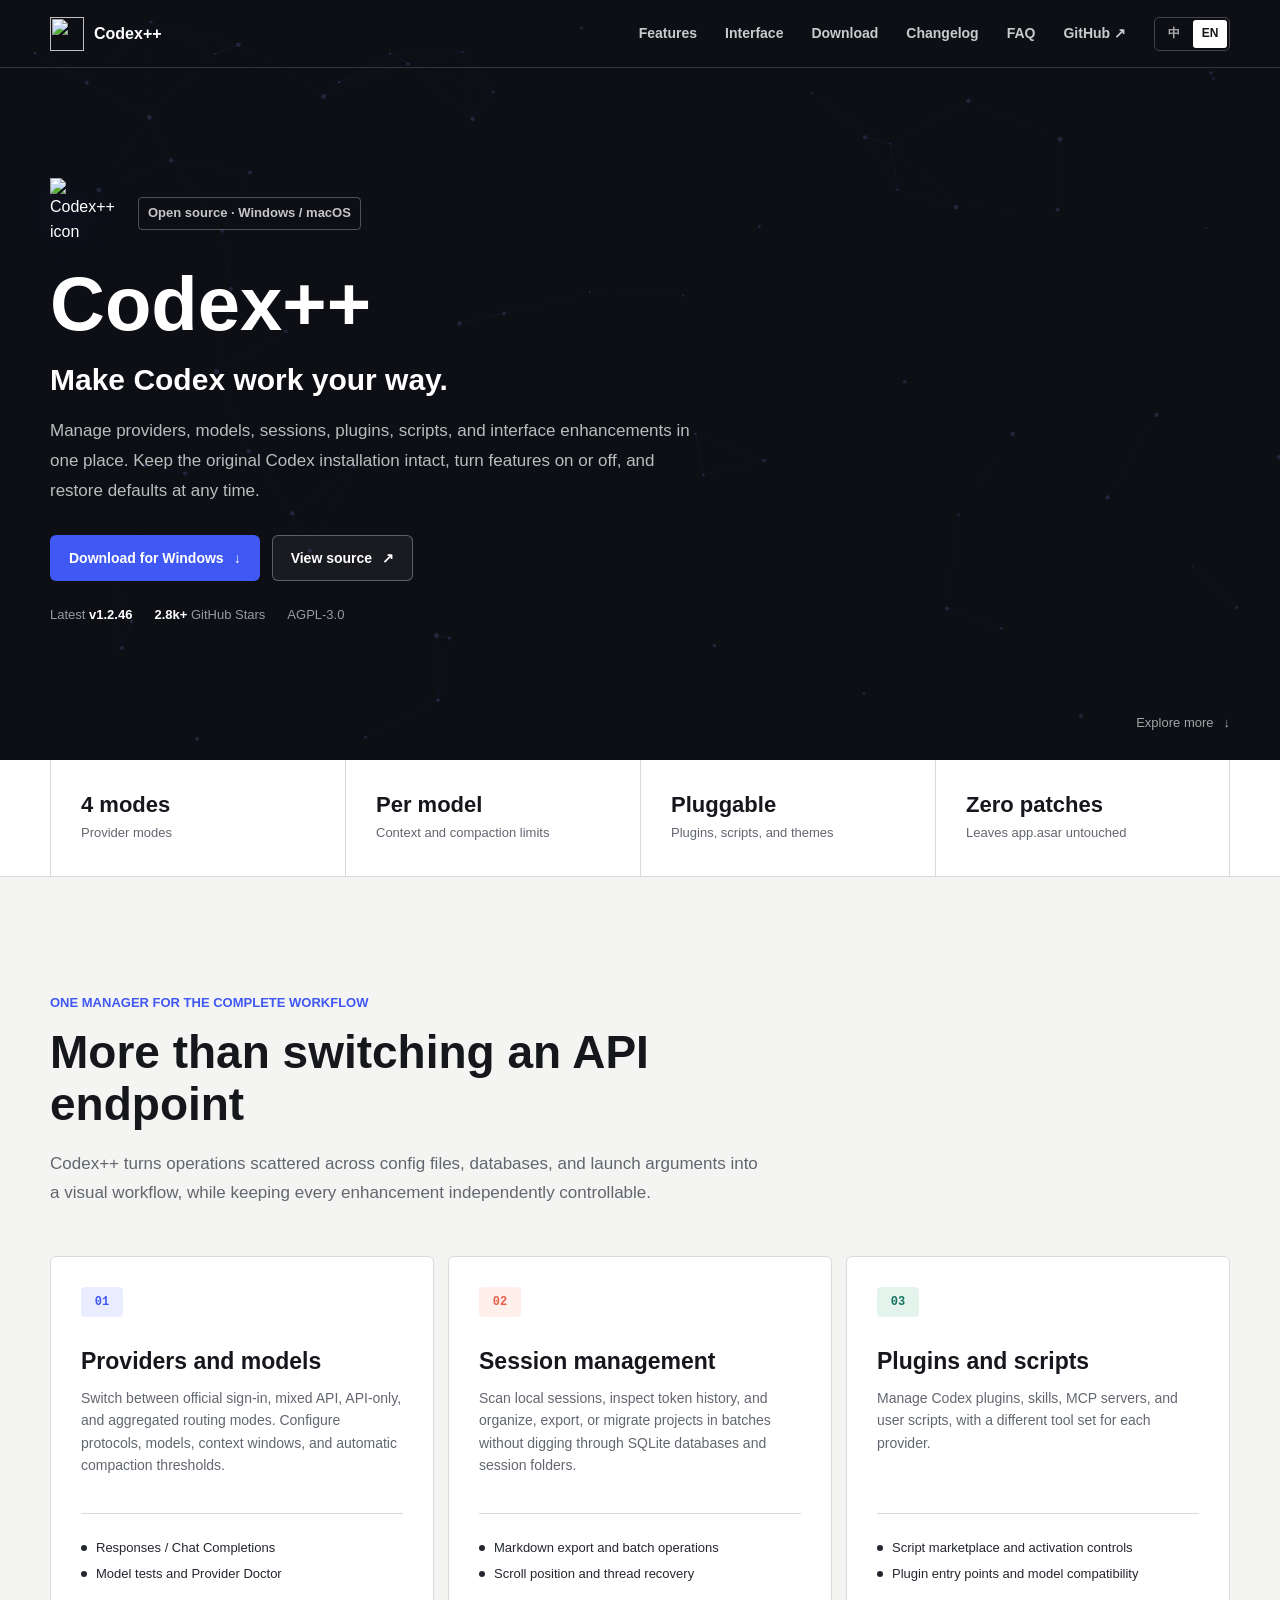
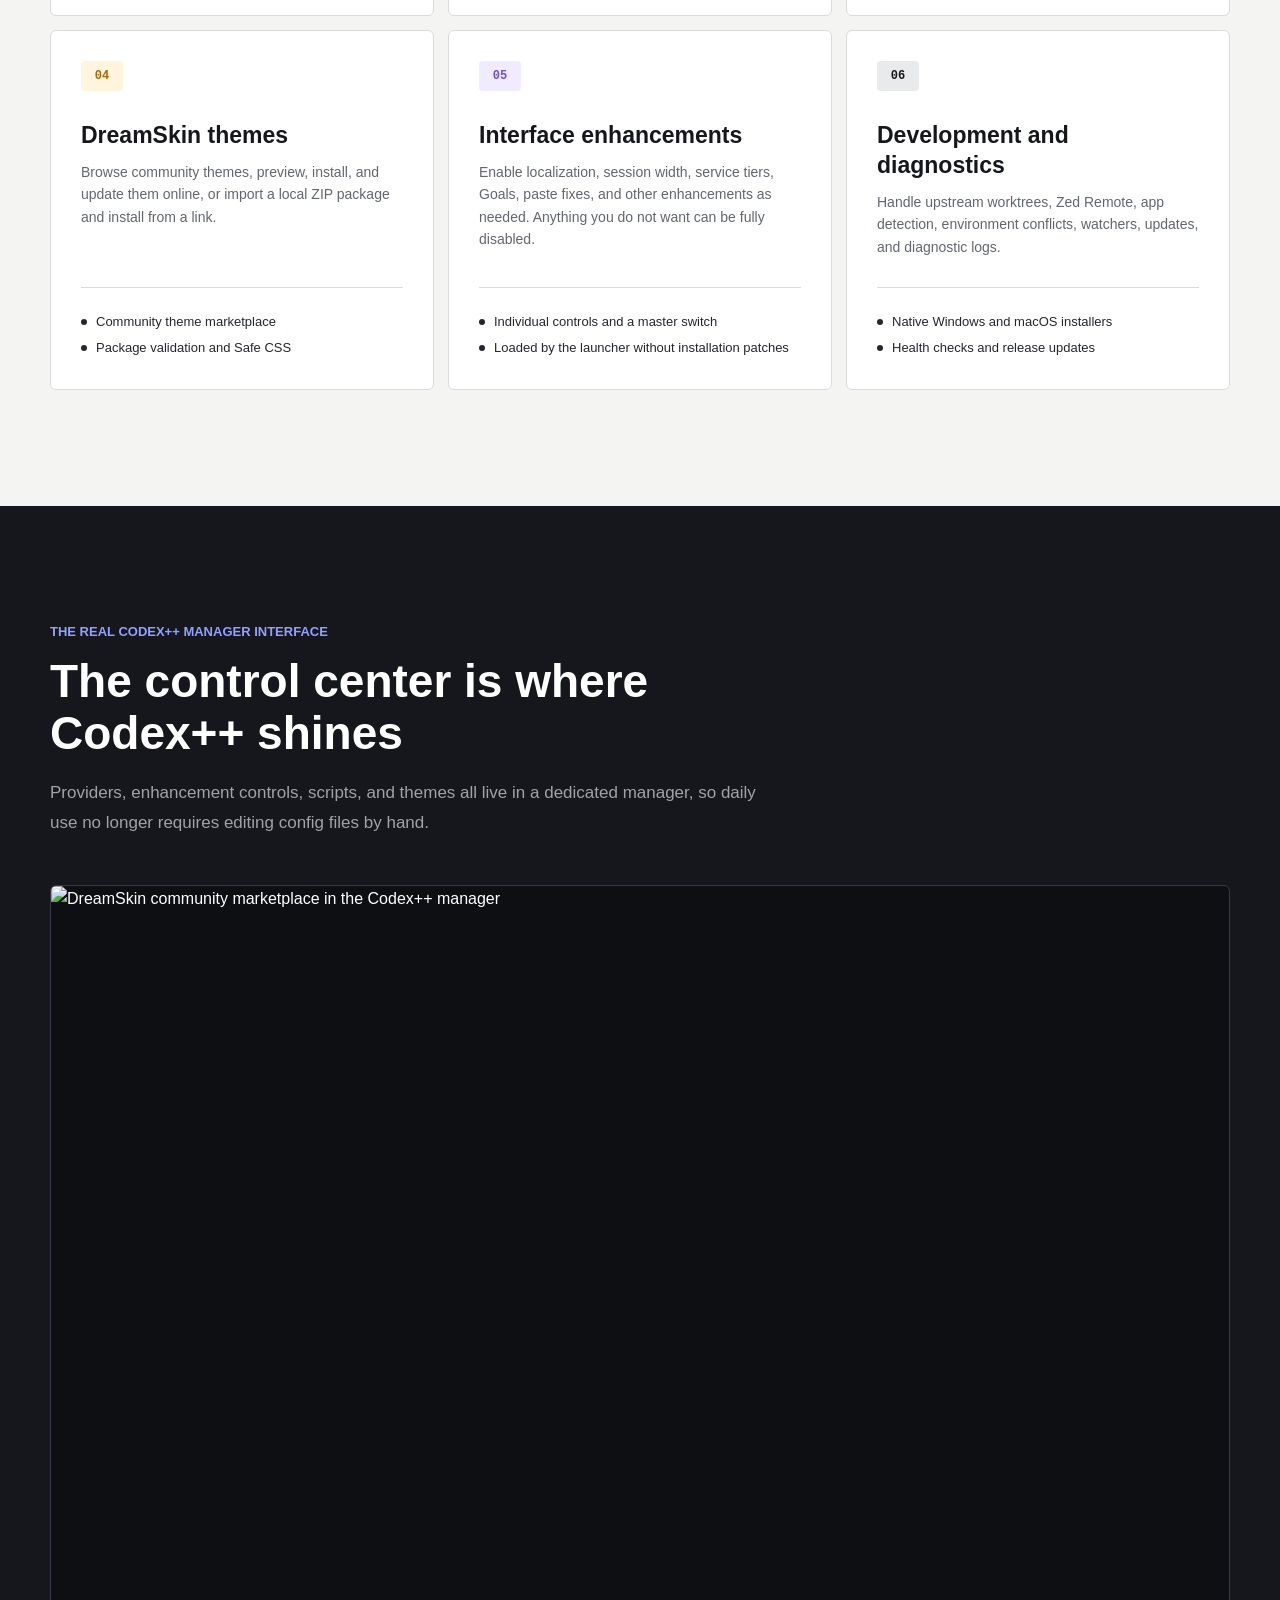
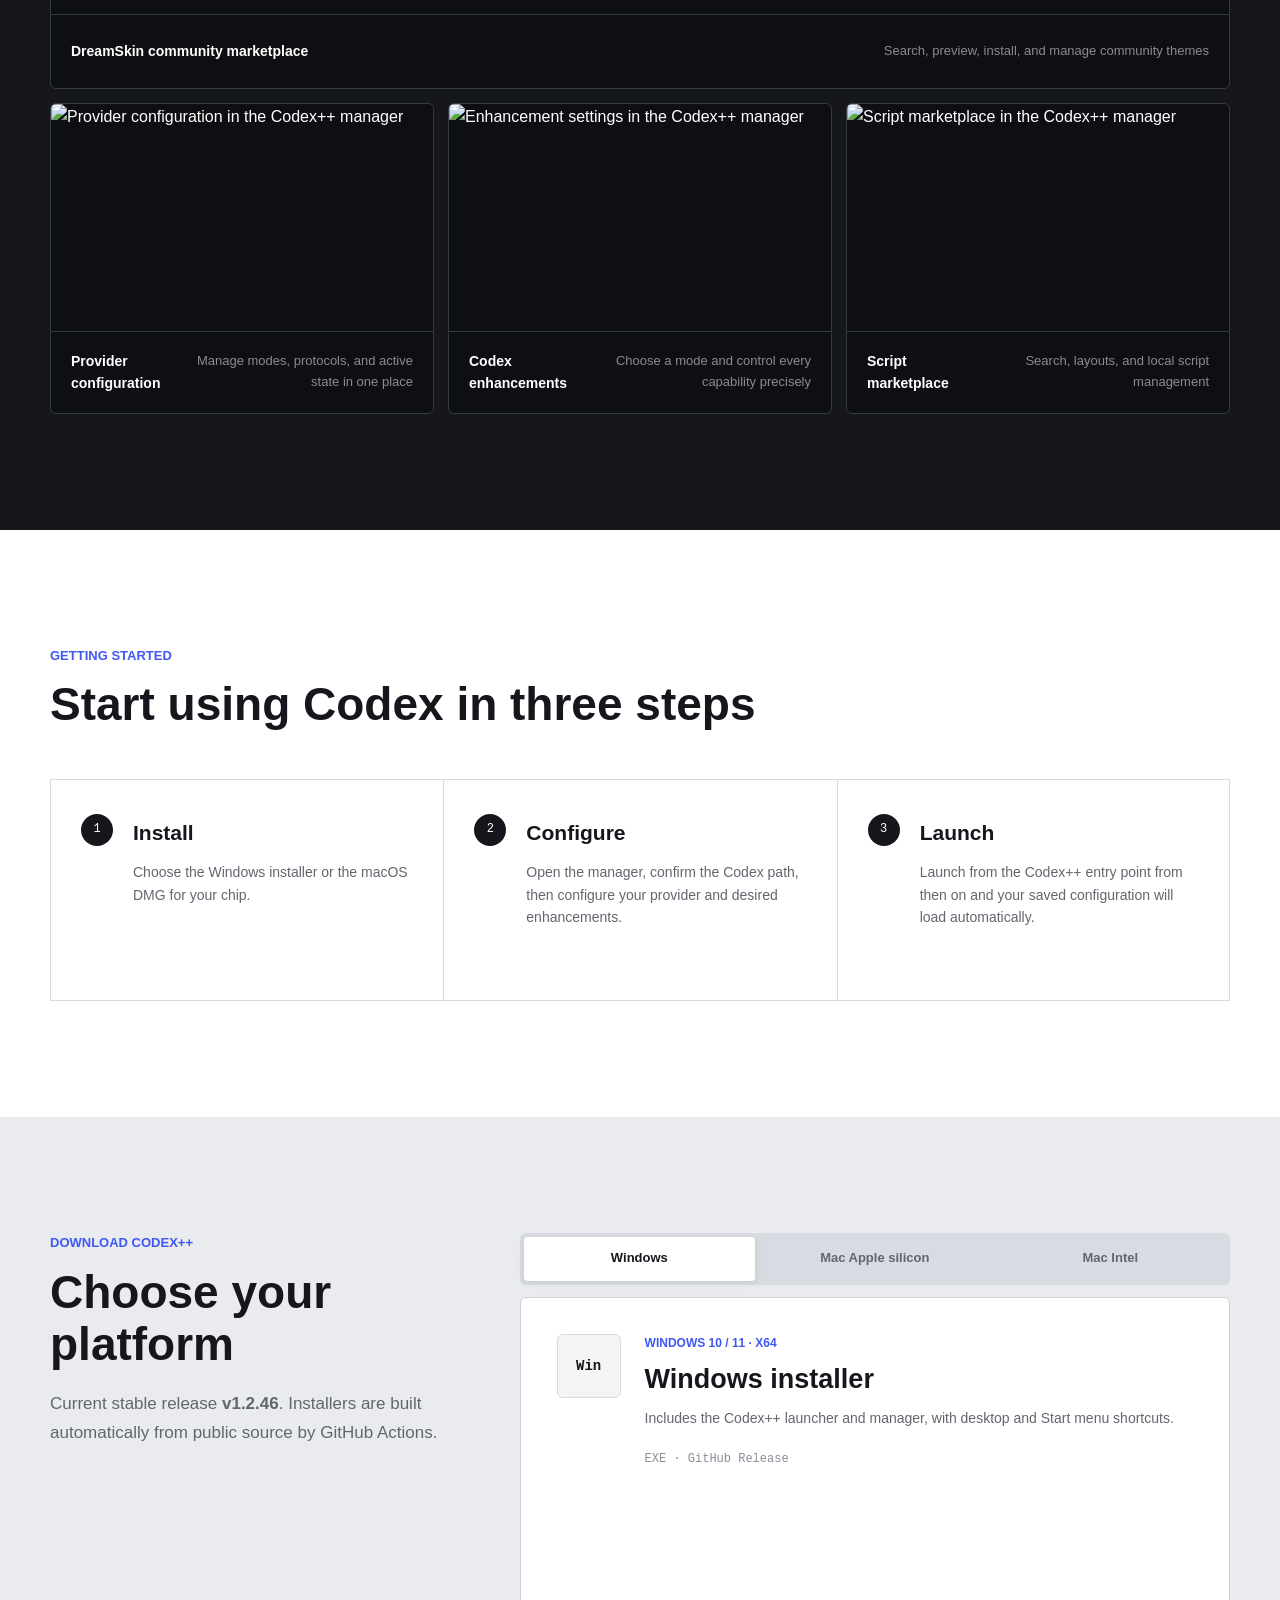
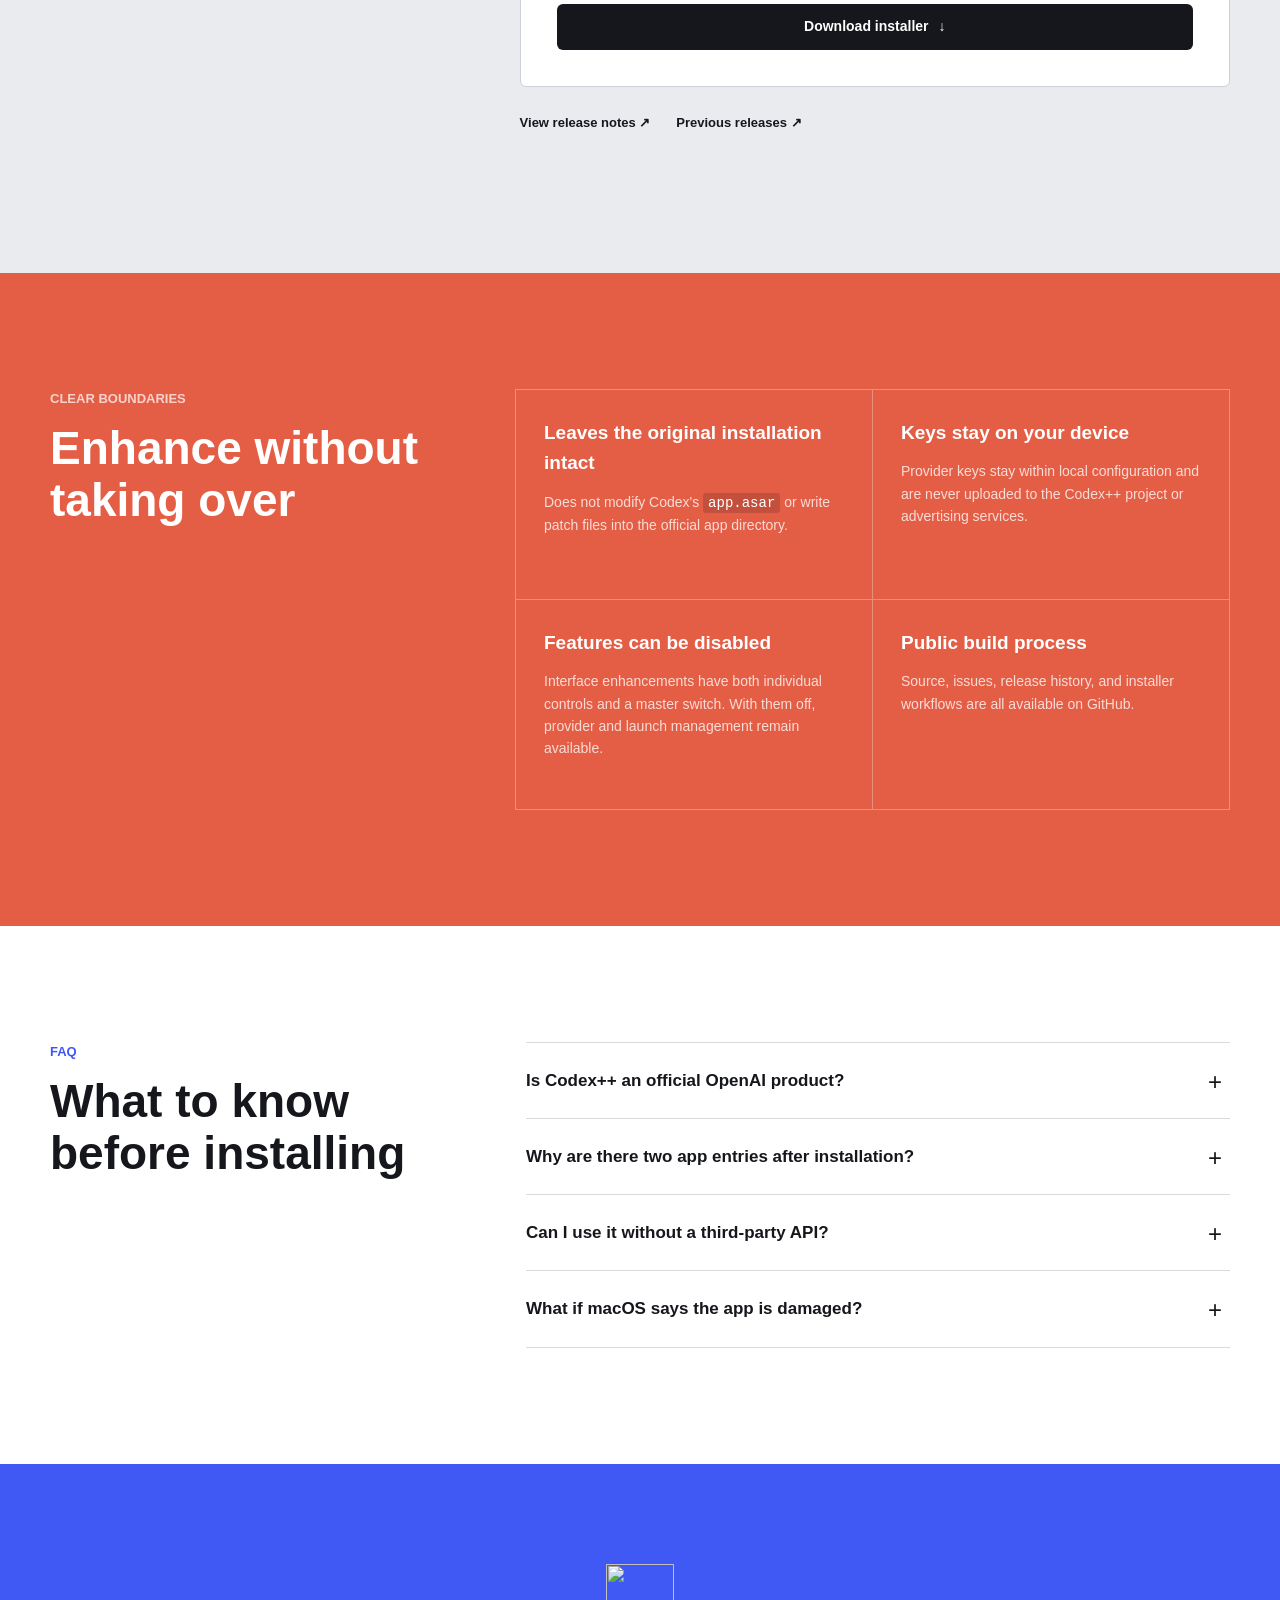
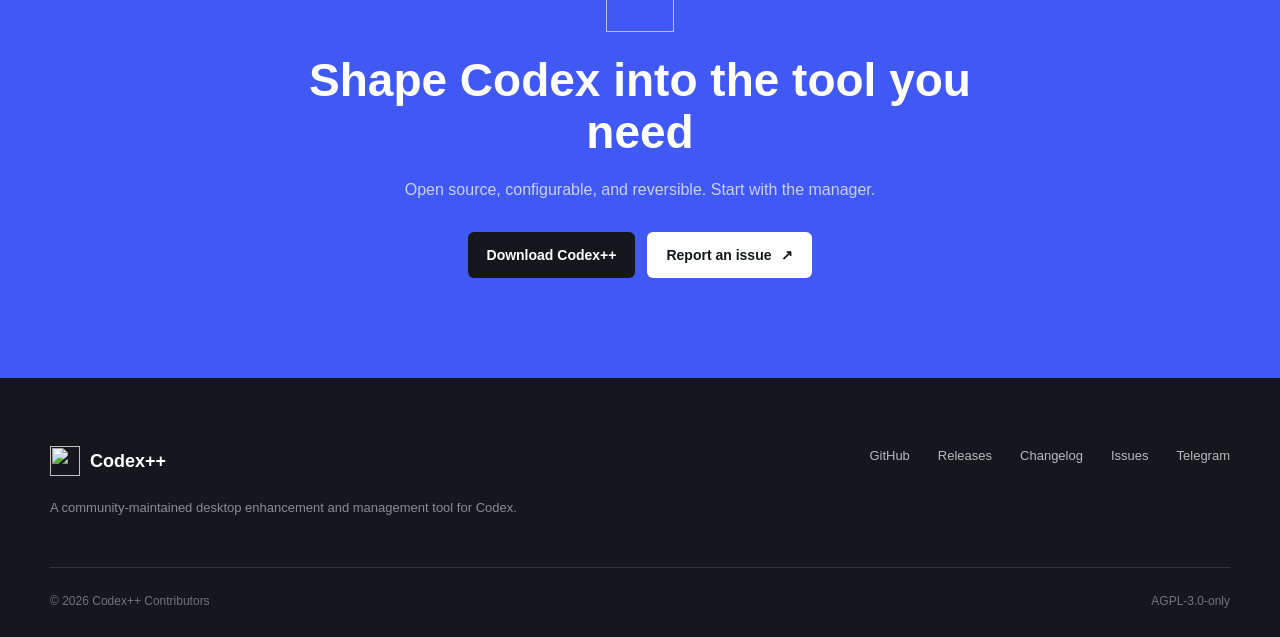
==== docs/index.html @ ec2d625e "merge(upstream): 合并 v1.2.52 并保留本地增强" ====
<!doctype html>
<html lang="zh-CN">
  <head>
    <meta charset="UTF-8">
    <meta name="viewport" content="width=device-width, initial-scale=1">
    <meta name="theme-color" content="#15171c">
    <meta
      name="description"
      content="Codex++ 是面向 OpenAI Codex / ChatGPT 桌面应用的开源启动器与管理工具，提供供应商切换、会话管理、插件与脚本市场、界面增强等能力。"
    >
    <meta property="og:type" content="website">
    <meta property="og:title" content="Codex++ - 让 Codex 按你的方式工作">
    <meta
      property="og:description"
      content="管理供应商、模型、会话、插件、脚本和界面增强。适用于 Windows 与 macOS。"
    >
    <meta
      property="og:image"
      content="https://codexpp.cc/images/codex-plus-plus.png"
    >
    <meta property="og:url" content="https://codexpp.cc/">
    <title>Codex++ - Codex 桌面增强与管理工具</title>
    <link rel="icon" type="image/png" href="images/codex-plus-plus.png">
    <script>
      document.documentElement.classList.add("js");
      try {
        const savedLanguage = localStorage.getItem("codex-plus-language");
        const initialLanguage = savedLanguage || (navigator.language.startsWith("zh") ? "zh" : "en");
        document.documentElement.lang = initialLanguage === "zh" ? "zh-CN" : "en";
        document.documentElement.dataset.language = initialLanguage;
      } catch {
        document.documentElement.dataset.language = "zh";
      }
    </script>
    <link rel="stylesheet" href="site.css">
    <script src="site.js" defer></script>
  </head>
  <body>
    <a class="skip-link" href="#main">跳到主要内容</a>

    <header class="site-header" data-header>
      <div class="nav-shell">
        <a class="brand" href="#top" aria-label="Codex++ 首页">
          <img src="images/codex-plus-plus.png" alt="" width="34" height="34">
          <span>Codex++</span>
        </a>

        <button
          class="menu-button"
          type="button"
          aria-label="打开导航"
          aria-expanded="false"
          aria-controls="site-nav"
          data-menu-button
        >
          <span></span>
          <span></span>
          <span></span>
        </button>

        <nav class="site-nav" id="site-nav" aria-label="主导航" data-nav>
          <a href="#capabilities">能力</a>
          <a href="#showcase">界面</a>
          <a href="#downloads">下载</a>
          <a href="changelog.html">更新日志</a>
          <a href="#faq">常见问题</a>
          <a href="https://github.com/BigPizzaV3/CodexPlusPlus" target="_blank" rel="noreferrer">
            GitHub <span aria-hidden="true">↗</span>
          </a>
          <div class="language-switch" role="group" aria-label="语言选择">
            <button type="button" data-language="zh" aria-pressed="true">中</button>
            <button type="button" data-language="en" aria-pressed="false">EN</button>
          </div>
        </nav>
      </div>
    </header>

    <main id="main">
      <section class="hero" id="top" aria-labelledby="hero-title">
        <canvas class="hero-network" data-hero-network aria-hidden="true"></canvas>
        <div class="hero-scrim" aria-hidden="true"></div>
        <div class="hero-inner">
          <div class="hero-copy" data-reveal>
            <div class="hero-product">
              <img src="images/codex-plus-plus.png" alt="Codex++ 图标" width="72" height="72">
              <span>开源 · Windows / macOS</span>
            </div>
            <h1 id="hero-title">Codex++</h1>
            <p class="hero-lead">让 Codex 按你的方式工作。</p>
            <p class="hero-summary">
              一处管理供应商、模型、会话、插件、脚本和界面增强。保留 Codex 原始安装，随时开关，随时恢复。
            </p>
            <div class="hero-actions">
              <a class="button button-primary" href="#downloads" data-hero-download>
                <span data-hero-download-label>下载最新版</span>
                <span aria-hidden="true">↓</span>
              </a>
              <a
                class="button button-ghost"
                href="https://github.com/BigPizzaV3/CodexPlusPlus"
                target="_blank"
                rel="noreferrer"
              >
                查看源码 <span aria-hidden="true">↗</span>
              </a>
            </div>
            <div class="hero-meta" aria-label="项目状态">
              <span>最新版 <strong data-version>v1.2.46</strong></span>
              <span><strong data-stars>2.8k+</strong> GitHub Stars</span>
              <span>AGPL-3.0</span>
            </div>
          </div>
        </div>
        <a class="hero-scroll" href="#overview" aria-label="继续查看">
          <span>继续了解</span>
          <span aria-hidden="true">↓</span>
        </a>
      </section>

      <section class="overview-strip" id="overview" aria-label="产品概览">
        <div class="overview-grid">
          <div data-reveal>
            <strong>4 种</strong>
            <span>供应商模式</span>
          </div>
          <div data-reveal>
            <strong>按模型</strong>
            <span>上下文与压缩阈值</span>
          </div>
          <div data-reveal>
            <strong>可插拔</strong>
            <span>插件、脚本与皮肤</span>
          </div>
          <div data-reveal>
            <strong>零补丁</strong>
            <span>不修改 app.asar</span>
          </div>
        </div>
      </section>

      <section class="section capabilities" id="capabilities" aria-labelledby="capabilities-title">
        <div class="section-shell">
          <div class="section-heading" data-reveal>
            <p class="eyebrow">一个管理工具，覆盖完整工作流</p>
            <h2 id="capabilities-title">不只是换个 API 地址</h2>
            <p>
              Codex++ 把分散在配置文件、数据库和启动参数里的操作收拢成可视化流程，同时保留每项增强的独立开关。
            </p>
          </div>

          <div class="feature-grid">
            <article class="feature-card feature-blue" data-reveal>
              <span class="feature-index">01</span>
              <h3>供应商与模型</h3>
              <p>在官方登录、混入 API、纯 API 与聚合路由之间切换，配置协议、模型、上下文窗口和自动压缩阈值。</p>
              <ul>
                <li>Responses / Chat Completions</li>
                <li>模型测试与 Provider Doctor</li>
              </ul>
            </article>

            <article class="feature-card feature-coral" data-reveal>
              <span class="feature-index">02</span>
              <h3>会话管理</h3>
              <p>扫描本地会话，查看 Token 历史，批量整理、导出或迁移项目，不再手动翻找 SQLite 和会话目录。</p>
              <ul>
                <li>Markdown 导出与批量操作</li>
                <li>滚动位置与线程信息恢复</li>
              </ul>
            </article>

            <article class="feature-card feature-green" data-reveal>
              <span class="feature-index">03</span>
              <h3>插件与脚本</h3>
              <p>管理 Codex 插件、Skill、MCP Server 和用户脚本，并按供应商保存不同的工具组合。</p>
              <ul>
                <li>脚本市场与启停管理</li>
                <li>插件入口与模型兼容处理</li>
              </ul>
            </article>

            <article class="feature-card feature-amber" data-reveal>
              <span class="feature-index">04</span>
              <h3>DreamSkin 主题</h3>
              <p>浏览社区主题，在线预览、安装和更新，也可以导入本地 ZIP 包或通过链接一键换肤。</p>
              <ul>
                <li>社区主题市场</li>
                <li>包校验与 Safe CSS</li>
              </ul>
            </article>

            <article class="feature-card feature-violet" data-reveal>
              <span class="feature-index">05</span>
              <h3>界面增强</h3>
              <p>中文界面、会话宽度、服务层级、Goals、粘贴修复等增强按需开启，不想用的功能可以完全关闭。</p>
              <ul>
                <li>单项开关与总开关</li>
                <li>随启动器加载，无安装目录补丁</li>
              </ul>
            </article>

            <article class="feature-card feature-ink" data-reveal>
              <span class="feature-index">06</span>
              <h3>开发与诊断</h3>
              <p>处理 Upstream worktree、Zed Remote、应用检测、环境冲突、Watcher、更新与诊断日志。</p>
              <ul>
                <li>Windows / macOS 原生安装包</li>
                <li>健康检查与 Release 更新</li>
              </ul>
            </article>
          </div>
        </div>
      </section>

      <section class="showcase" id="showcase" aria-labelledby="showcase-title">
        <div class="section-shell">
          <div class="section-heading section-heading-light" data-reveal>
            <p class="eyebrow">Codex++ 管理工具真实界面</p>
            <h2 id="showcase-title">控制中心，才是 Codex++ 的主场</h2>
            <p>供应商、增强开关、脚本和主题都在独立管理工具中完成，日常使用不用再手工修改配置文件。</p>
          </div>

          <figure class="showcase-main" data-reveal>
            <img
              src="images/manager-skin-market.png"
              alt="Codex++ 管理工具中的 DreamSkin 社区主题市场"
              width="2496"
              height="1776"
              loading="lazy"
            >
            <figcaption>
              <strong>DreamSkin 社区主题市场</strong>
              <span>搜索、预览、安装和管理社区主题</span>
            </figcaption>
          </figure>

          <div class="showcase-grid">
            <figure data-reveal>
              <img
                src="images/manager-providers.jpg"
                alt="Codex++ 管理工具中的供应商配置页面"
                width="1440"
                height="688"
                loading="lazy"
              >
              <figcaption>
                <strong>供应商配置</strong>
                <span>模式、协议与切换状态集中管理</span>
              </figcaption>
            </figure>
            <figure data-reveal>
              <img
                src="images/manager-enhancements.jpg"
                alt="Codex++ 管理工具中的增强设置页面"
                width="1440"
                height="688"
                loading="lazy"
              >
              <figcaption>
                <strong>Codex 增强</strong>
                <span>按模式选择，并精确控制每项能力</span>
              </figcaption>
            </figure>
            <figure data-reveal>
              <img
                src="images/manager-script-market.jpg"
                alt="Codex++ 管理工具中的脚本市场页面"
                width="1440"
                height="688"
                loading="lazy"
              >
              <figcaption>
                <strong>脚本市场</strong>
                <span>搜索、排版和本地脚本统一管理</span>
              </figcaption>
            </figure>
          </div>
        </div>
      </section>

      <section class="section workflow" aria-labelledby="workflow-title">
        <div class="section-shell">
          <div class="section-heading" data-reveal>
            <p class="eyebrow">第一次使用</p>
            <h2 id="workflow-title">三步进入你的 Codex</h2>
          </div>

          <ol class="workflow-list">
            <li data-reveal>
              <span class="step-number">1</span>
              <div>
                <h3>安装</h3>
                <p>选择 Windows 安装程序或对应芯片的 macOS DMG。</p>
              </div>
            </li>
            <li data-reveal>
              <span class="step-number">2</span>
              <div>
                <h3>配置</h3>
                <p>打开管理工具，确认 Codex 路径，再设置供应商和需要的增强。</p>
              </div>
            </li>
            <li data-reveal>
              <span class="step-number">3</span>
              <div>
                <h3>启动</h3>
                <p>以后从 Codex++ 入口启动，已保存的配置会自动加载。</p>
              </div>
            </li>
          </ol>
        </div>
      </section>

      <section class="downloads" id="downloads" aria-labelledby="downloads-title">
        <div class="section-shell downloads-shell">
          <div class="section-heading" data-reveal>
            <p class="eyebrow">下载 Codex++</p>
            <h2 id="downloads-title">选择你的平台</h2>
            <p>
              当前稳定版 <strong data-version>v1.2.46</strong>。安装包由 GitHub Actions 从公开源码自动构建。
            </p>
          </div>

          <div class="platform-picker" data-download-picker data-reveal>
            <div class="platform-tabs" role="tablist" aria-label="选择操作系统">
              <button
                type="button"
                role="tab"
                aria-selected="true"
                aria-controls="download-windows"
                id="tab-windows"
                data-platform="windows"
              >
                Windows
              </button>
              <button
                type="button"
                role="tab"
                aria-selected="false"
                aria-controls="download-mac-arm"
                id="tab-mac-arm"
                data-platform="mac-arm"
                tabindex="-1"
              >
                Mac Apple 芯片
              </button>
              <button
                type="button"
                role="tab"
                aria-selected="false"
                aria-controls="download-mac-intel"
                id="tab-mac-intel"
                data-platform="mac-intel"
                tabindex="-1"
              >
                Mac Intel
              </button>
            </div>

            <div
              class="download-panel"
              id="download-windows"
              role="tabpanel"
              aria-labelledby="tab-windows"
              data-platform-panel="windows"
            >
              <div class="platform-mark" aria-hidden="true">Win</div>
              <div class="download-copy">
                <p class="download-kicker">Windows 10 / 11 · x64</p>
                <h3>Windows 安装程序</h3>
                <p>包含 Codex++ 启动器和管理工具，并创建桌面与开始菜单入口。</p>
                <span class="asset-meta" data-asset-meta="windows">EXE · 正在读取文件信息</span>
              </div>
              <a
                class="button button-dark download-button"
                href="https://github.com/BigPizzaV3/CodexPlusPlus/releases/download/v1.2.46/CodexPlusPlus-1.2.46-windows-x64-setup.exe"
                data-download="windows"
              >
                下载安装程序 <span aria-hidden="true">↓</span>
              </a>
            </div>

            <div
              class="download-panel"
              id="download-mac-arm"
              role="tabpanel"
              aria-labelledby="tab-mac-arm"
              data-platform-panel="mac-arm"
              hidden
            >
              <div class="platform-mark" aria-hidden="true">M</div>
              <div class="download-copy">
                <p class="download-kicker">macOS · Apple Silicon</p>
                <h3>Mac Apple 芯片版</h3>
                <p>适用于 M1、M2、M3、M4 及后续 Apple 芯片 Mac，安装到 Applications 即可。</p>
                <span class="asset-meta" data-asset-meta="mac-arm">DMG · 正在读取文件信息</span>
              </div>
              <a
                class="button button-dark download-button"
                href="https://github.com/BigPizzaV3/CodexPlusPlus/releases/download/v1.2.46/CodexPlusPlus-1.2.46-macos-arm64.dmg"
                data-download="mac-arm"
              >
                下载 Apple 芯片版 <span aria-hidden="true">↓</span>
              </a>
            </div>

            <div
              class="download-panel"
              id="download-mac-intel"
              role="tabpanel"
              aria-labelledby="tab-mac-intel"
              data-platform-panel="mac-intel"
              hidden
            >
              <div class="platform-mark" aria-hidden="true">Intel</div>
              <div class="download-copy">
                <p class="download-kicker">macOS · Intel x64</p>
                <h3>Mac Intel 版</h3>
                <p>适用于 Intel 处理器 Mac。若“关于本机”显示 Apple 芯片，请选择上一个版本。</p>
                <span class="asset-meta" data-asset-meta="mac-intel">DMG · 正在读取文件信息</span>
              </div>
              <a
                class="button button-dark download-button"
                href="https://github.com/BigPizzaV3/CodexPlusPlus/releases/download/v1.2.46/CodexPlusPlus-1.2.46-macos-x64.dmg"
                data-download="mac-intel"
              >
                下载 Intel 版 <span aria-hidden="true">↓</span>
              </a>
            </div>
          </div>

          <div class="download-links" data-reveal>
            <a href="https://github.com/BigPizzaV3/CodexPlusPlus/releases/latest" target="_blank" rel="noreferrer">
              查看 Release Notes <span aria-hidden="true">↗</span>
            </a>
            <a href="https://github.com/BigPizzaV3/CodexPlusPlus/releases" target="_blank" rel="noreferrer">
              历史版本 <span aria-hidden="true">↗</span>
            </a>
          </div>
        </div>
      </section>

      <section class="trust" aria-labelledby="trust-title">
        <div class="section-shell trust-layout">
          <div class="trust-title" data-reveal>
            <p class="eyebrow">透明边界</p>
            <h2 id="trust-title">增强，但不接管</h2>
          </div>
          <div class="trust-points">
            <article data-reveal>
              <h3>不修改原始安装</h3>
              <p>不修改 Codex 的 <code>app.asar</code>，不向官方应用安装目录写入补丁文件。</p>
            </article>
            <article data-reveal>
              <h3>密钥留在本机</h3>
              <p>供应商密钥保存在本地配置边界中，不上传到 Codex++ 项目或广告服务。</p>
            </article>
            <article data-reveal>
              <h3>功能可以关闭</h3>
              <p>界面增强既有单项开关，也有总开关；关闭后仍可只使用供应商与启动管理。</p>
            </article>
            <article data-reveal>
              <h3>公开构建过程</h3>
              <p>源码、Issue、发布记录和安装包构建工作流都可以在 GitHub 查阅。</p>
            </article>
          </div>
        </div>
      </section>

      <section class="section faq" id="faq" aria-labelledby="faq-title">
        <div class="section-shell faq-layout">
          <div class="section-heading" data-reveal>
            <p class="eyebrow">常见问题</p>
            <h2 id="faq-title">安装前可能想知道</h2>
          </div>
          <div class="faq-list" data-reveal>
            <details>
              <summary>Codex++ 是 OpenAI 官方产品吗？</summary>
              <p>不是。Codex++ 是社区维护的开源外部启动器与管理工具，面向 OpenAI Codex / ChatGPT 桌面应用使用。</p>
            </details>
            <details>
              <summary>安装后为什么有两个入口？</summary>
              <p>“Codex++”用于日常静默启动并加载配置；“Codex++ 管理工具”用于管理供应商、增强、脚本、更新和诊断。</p>
            </details>
            <details>
              <summary>不使用第三方 API 可以吗？</summary>
              <p>可以。选择官方登录模式即可只使用 ChatGPT / Codex 官方账号，Codex++ 也能仅作为启动和增强管理工具。</p>
            </details>
            <details>
              <summary>macOS 提示应用已损坏怎么办？</summary>
              <p>当前社区构建使用 ad-hoc 签名。请按项目 README 中的 macOS 安装说明处理 Gatekeeper 提示，并只从本项目 Release 下载。</p>
            </details>
          </div>
        </div>
      </section>

      <section class="closing" aria-labelledby="closing-title">
        <div class="closing-inner" data-reveal>
          <img src="images/codex-plus-plus.png" alt="" width="68" height="68">
          <h2 id="closing-title">把 Codex 调整成适合你的工具</h2>
          <p>开源、可配置、可退出。先从管理工具开始。</p>
          <div class="closing-actions">
            <a class="button button-primary" href="#downloads">下载 Codex++</a>
            <a
              class="button button-light"
              href="https://github.com/BigPizzaV3/CodexPlusPlus/issues"
              target="_blank"
              rel="noreferrer"
            >
              反馈问题 <span aria-hidden="true">↗</span>
            </a>
          </div>
        </div>
      </section>
    </main>

    <footer class="site-footer">
      <div class="footer-shell">
        <div>
          <a class="brand footer-brand" href="#top">
            <img src="images/codex-plus-plus.png" alt="" width="30" height="30">
            <span>Codex++</span>
          </a>
          <p>社区维护的 Codex 桌面增强与管理工具。</p>
        </div>
        <div class="footer-links">
          <a href="https://github.com/BigPizzaV3/CodexPlusPlus" target="_blank" rel="noreferrer">GitHub</a>
          <a href="https://github.com/BigPizzaV3/CodexPlusPlus/releases" target="_blank" rel="noreferrer">Releases</a>
          <a href="changelog.html">更新日志</a>
          <a href="https://github.com/BigPizzaV3/CodexPlusPlus/issues" target="_blank" rel="noreferrer">Issues</a>
          <a href="https://t.me/CodexPlusPlus" target="_blank" rel="noreferrer">Telegram</a>
        </div>
      </div>
      <div class="footer-bottom">
        <span>© <span data-year>2026</span> Codex++ Contributors</span>
        <span>AGPL-3.0-only</span>
      </div>
    </footer>
  </body>
</html>
---- docs/site.css ----
:root {
  color-scheme: light;
  --ink: #15171c;
  --ink-soft: #24272e;
  --paper: #f4f5f2;
  --white: #ffffff;
  --muted: #62666f;
  --line: #d8dadd;
  --line-dark: #353941;
  --blue: #4058f4;
  --blue-soft: #e9edff;
  --coral: #e45e46;
  --coral-soft: #fff0eb;
  --green: #15745d;
  --green-soft: #e4f4ed;
  --amber: #a66812;
  --amber-soft: #fff4dc;
  --violet: #7050c7;
  --violet-soft: #f0ebff;
  --shell: 1180px;
  --nav-height: 68px;
}

* {
  box-sizing: border-box;
}

html {
  scroll-behavior: smooth;
  scroll-padding-top: calc(var(--nav-height) + 18px);
}

body {
  margin: 0;
  min-width: 320px;
  background: var(--paper);
  color: var(--ink);
  font-family: Inter, "SF Pro Display", "SF Pro Text", "PingFang SC", "Microsoft YaHei", sans-serif;
  font-size: 16px;
  line-height: 1.6;
  letter-spacing: 0;
  text-rendering: optimizeLegibility;
  -webkit-font-smoothing: antialiased;
}

body.menu-open {
  overflow: hidden;
}

img {
  display: block;
  max-width: 100%;
}

a {
  color: inherit;
  text-decoration: none;
}

button,
a {
  -webkit-tap-highlight-color: transparent;
}

button {
  font: inherit;
  letter-spacing: 0;
}

:focus-visible {
  outline: 3px solid #ff9e5e;
  outline-offset: 3px;
}

.skip-link {
  position: fixed;
  top: 10px;
  left: 10px;
  z-index: 1000;
  padding: 9px 14px;
  background: var(--white);
  color: var(--ink);
  border-radius: 4px;
  transform: translateY(-160%);
}

.skip-link:focus {
  transform: translateY(0);
}

.site-header {
  position: fixed;
  inset: 0 0 auto;
  z-index: 100;
  height: var(--nav-height);
  color: var(--white);
  border-bottom: 1px solid rgba(255, 255, 255, 0.16);
  transition: background-color 180ms ease, border-color 180ms ease;
}

.site-header.is-scrolled {
  background: rgba(21, 23, 28, 0.94);
  border-color: rgba(255, 255, 255, 0.1);
  backdrop-filter: blur(18px);
}

.nav-shell,
.section-shell,
.overview-grid,
.footer-shell,
.footer-bottom {
  width: min(var(--shell), calc(100% - 48px));
  margin-inline: auto;
}

.nav-shell {
  height: 100%;
  display: flex;
  align-items: center;
  justify-content: space-between;
}

.brand {
  display: inline-flex;
  align-items: center;
  gap: 10px;
  font-weight: 760;
  line-height: 1;
}

.brand img {
  flex: 0 0 auto;
}

.site-nav {
  display: flex;
  align-items: center;
  gap: 28px;
  font-size: 14px;
  font-weight: 620;
}

.site-nav a {
  color: rgba(255, 255, 255, 0.78);
  transition: color 160ms ease;
}

.site-nav a:hover {
  color: var(--white);
}

.language-switch {
  display: inline-grid;
  grid-template-columns: repeat(2, 34px);
  gap: 2px;
  padding: 2px;
  border: 1px solid rgba(255, 255, 255, 0.22);
  border-radius: 5px;
}

.language-switch button {
  width: 34px;
  height: 28px;
  padding: 0;
  border: 0;
  border-radius: 3px;
  background: transparent;
  color: rgba(255, 255, 255, 0.68);
  font-size: 12px;
  font-weight: 720;
  cursor: pointer;
}

.language-switch button[aria-pressed="true"] {
  background: var(--white);
  color: var(--ink);
}

.menu-button {
  display: none;
  width: 40px;
  height: 40px;
  padding: 9px;
  border: 0;
  background: transparent;
  color: var(--white);
  cursor: pointer;
}

.menu-button span {
  display: block;
  width: 22px;
  height: 2px;
  margin: 4px 0;
  background: currentColor;
  transition: transform 160ms ease, opacity 160ms ease;
}

.hero {
  position: relative;
  isolation: isolate;
  min-height: 620px;
  height: min(760px, calc(100svh - 84px));
  max-height: 760px;
  overflow: hidden;
  background: #101218;
  color: var(--white);
}

.hero-network {
  position: absolute;
  inset: 0;
  z-index: -2;
  width: 100%;
  height: 100%;
  pointer-events: auto;
}

.hero-scrim {
  position: absolute;
  inset: 0;
  z-index: -1;
  pointer-events: none;
  background: rgba(10, 12, 18, 0.46);
}

.hero-inner {
  width: min(var(--shell), calc(100% - 48px));
  height: 100%;
  margin-inline: auto;
  display: flex;
  align-items: center;
  padding-top: var(--nav-height);
  pointer-events: none;
}

.hero-copy {
  width: min(720px, 100%);
  padding-bottom: 24px;
  pointer-events: auto;
}

.hero-product {
  display: flex;
  align-items: center;
  gap: 16px;
  margin-bottom: 18px;
}

.hero-product img {
  filter: drop-shadow(0 14px 26px rgba(52, 71, 255, 0.28));
}

.hero-product span {
  padding: 5px 9px;
  border: 1px solid rgba(255, 255, 255, 0.28);
  border-radius: 4px;
  color: rgba(255, 255, 255, 0.76);
  font-size: 13px;
  font-weight: 650;
}

.hero h1 {
  margin: 0;
  font-size: 76px;
  line-height: 0.96;
  letter-spacing: 0;
}

.hero-lead {
  margin: 20px 0 0;
  font-size: 30px;
  line-height: 1.25;
  font-weight: 620;
}

.hero-summary {
  max-width: 650px;
  margin: 18px 0 0;
  color: rgba(255, 255, 255, 0.72);
  font-size: 17px;
  line-height: 1.75;
}

.hero-actions,
.closing-actions {
  display: flex;
  flex-wrap: wrap;
  gap: 12px;
  margin-top: 30px;
}

.button {
  min-height: 46px;
  display: inline-flex;
  align-items: center;
  justify-content: center;
  gap: 10px;
  padding: 11px 18px;
  border: 1px solid transparent;
  border-radius: 6px;
  font-size: 14px;
  font-weight: 720;
  line-height: 1.2;
  transition: transform 160ms ease, background-color 160ms ease, border-color 160ms ease;
}

.button:hover {
  transform: translateY(-2px);
}

.button-primary {
  background: var(--blue);
  color: var(--white);
}

.button-primary:hover {
  background: #3148e8;
}

.button-ghost {
  border-color: rgba(255, 255, 255, 0.3);
  color: var(--white);
  background: rgba(255, 255, 255, 0.05);
}

.button-ghost:hover {
  background: rgba(255, 255, 255, 0.12);
}

.button-dark {
  background: var(--ink);
  color: var(--white);
}

.button-dark:hover {
  background: #000000;
}

.button-light {
  background: var(--white);
  color: var(--ink);
}

.hero-meta {
  display: flex;
  flex-wrap: wrap;
  gap: 8px 22px;
  margin-top: 24px;
  color: rgba(255, 255, 255, 0.58);
  font-size: 13px;
}

.hero-meta strong {
  color: var(--white);
  font-weight: 650;
}

.hero-scroll {
  position: absolute;
  right: max(24px, calc((100vw - var(--shell)) / 2));
  bottom: 26px;
  display: flex;
  align-items: center;
  gap: 10px;
  color: rgba(255, 255, 255, 0.62);
  font-size: 13px;
  animation: scroll-cue 2.2s ease-in-out infinite;
}

@keyframes scroll-cue {
  0%, 100% { transform: translateY(0); }
  50% { transform: translateY(5px); }
}

.overview-strip {
  background: var(--white);
  border-bottom: 1px solid var(--line);
}

.overview-grid {
  display: grid;
  grid-template-columns: repeat(4, minmax(0, 1fr));
}

.overview-grid > div {
  min-height: 116px;
  display: flex;
  flex-direction: column;
  justify-content: center;
  padding: 22px 30px;
  border-left: 1px solid var(--line);
}

.overview-grid > div:last-child {
  border-right: 1px solid var(--line);
}

.overview-grid strong {
  font-size: 22px;
  line-height: 1.2;
}

.overview-grid span {
  margin-top: 4px;
  color: var(--muted);
  font-size: 13px;
}

.section {
  padding: 116px 0;
}

.section-heading {
  max-width: 720px;
  margin-bottom: 48px;
}

.eyebrow {
  margin: 0 0 12px;
  color: var(--blue);
  font-size: 13px;
  font-weight: 760;
  text-transform: uppercase;
}

.section-heading h2,
.trust-title h2,
.closing h2 {
  margin: 0;
  font-size: 46px;
  line-height: 1.14;
  letter-spacing: 0;
}

.section-heading > p:last-child {
  margin: 18px 0 0;
  color: var(--muted);
  font-size: 17px;
  line-height: 1.75;
}

.feature-grid {
  display: grid;
  grid-template-columns: repeat(3, minmax(0, 1fr));
  gap: 14px;
}

.feature-card {
  min-height: 360px;
  display: flex;
  flex-direction: column;
  padding: 30px;
  border: 1px solid var(--line);
  border-radius: 6px;
  background: var(--white);
  transition: transform 220ms ease, box-shadow 220ms ease, border-color 220ms ease;
}

.feature-card:hover {
  transform: translateY(-6px);
  border-color: #c6c9d0;
  box-shadow: 0 18px 42px rgba(24, 28, 36, 0.09);
}

.feature-index {
  width: 42px;
  height: 30px;
  display: inline-flex;
  align-items: center;
  justify-content: center;
  border-radius: 4px;
  font-family: "SFMono-Regular", Consolas, monospace;
  font-size: 12px;
  font-weight: 760;
}

.feature-blue .feature-index {
  background: var(--blue-soft);
  color: var(--blue);
}

.feature-coral .feature-index {
  background: var(--coral-soft);
  color: var(--coral);
}

.feature-green .feature-index {
  background: var(--green-soft);
  color: var(--green);
}

.feature-amber .feature-index {
  background: var(--amber-soft);
  color: var(--amber);
}

.feature-violet .feature-index {
  background: var(--violet-soft);
  color: var(--violet);
}

.feature-ink .feature-index {
  background: #e9eaec;
  color: var(--ink);
}

.feature-card h3 {
  margin: 30px 0 10px;
  font-size: 23px;
  line-height: 1.3;
}

.feature-card p {
  margin: 0;
  color: var(--muted);
  font-size: 14px;
}

.feature-card ul {
  margin: auto 0 0;
  padding: 24px 0 0;
  list-style: none;
  border-top: 1px solid var(--line);
  color: var(--ink-soft);
  font-size: 13px;
}

.feature-card li + li {
  margin-top: 6px;
}

.feature-card li::before {
  content: "";
  display: inline-block;
  width: 6px;
  height: 6px;
  margin-right: 9px;
  border-radius: 50%;
  background: currentColor;
  vertical-align: 1px;
}

.showcase {
  padding: 116px 0;
  background: var(--ink);
  color: var(--white);
}

.section-heading-light .eyebrow {
  color: #93a0ff;
}

.section-heading-light > p:last-child {
  color: rgba(255, 255, 255, 0.6);
}

.showcase figure {
  margin: 0;
  overflow: hidden;
  border: 1px solid var(--line-dark);
  border-radius: 6px;
  background: #0d0f13;
  transition: transform 240ms ease, border-color 240ms ease, box-shadow 240ms ease;
}

.showcase figure:hover {
  transform: translateY(-4px);
  border-color: #545b69;
  box-shadow: 0 18px 44px rgba(0, 0, 0, 0.3);
}

.showcase figure img {
  width: 100%;
  height: auto;
  object-fit: cover;
}

.showcase-main img {
  aspect-ratio: 1.62 / 1;
}

.showcase figcaption {
  min-height: 74px;
  display: flex;
  align-items: center;
  justify-content: space-between;
  gap: 20px;
  padding: 18px 20px;
  border-top: 1px solid var(--line-dark);
}

.showcase figcaption strong {
  font-size: 14px;
}

.showcase figcaption span {
  color: rgba(255, 255, 255, 0.52);
  font-size: 13px;
  text-align: right;
}

.showcase-grid {
  display: grid;
  grid-template-columns: repeat(3, minmax(0, 1fr));
  gap: 14px;
  margin-top: 14px;
}

.showcase-grid img {
  aspect-ratio: 1.68 / 1;
}

.workflow {
  background: var(--white);
}

.workflow-list {
  display: grid;
  grid-template-columns: repeat(3, minmax(0, 1fr));
  margin: 0;
  padding: 0;
  list-style: none;
  border-top: 1px solid var(--line);
  border-bottom: 1px solid var(--line);
}

.workflow-list li {
  min-height: 220px;
  display: flex;
  gap: 20px;
  padding: 34px 30px;
  border-left: 1px solid var(--line);
  transition: background-color 200ms ease;
}

.workflow-list li:hover {
  background: #f6f7f8;
}

.workflow-list li:last-child {
  border-right: 1px solid var(--line);
}

.step-number {
  flex: 0 0 auto;
  width: 32px;
  height: 32px;
  display: inline-flex;
  align-items: center;
  justify-content: center;
  border-radius: 50%;
  background: var(--ink);
  color: var(--white);
  font-family: "SFMono-Regular", Consolas, monospace;
  font-size: 12px;
}

.workflow-list h3 {
  margin: 2px 0 12px;
  font-size: 21px;
}

.workflow-list p {
  margin: 0;
  color: var(--muted);
  font-size: 14px;
}

.downloads {
  padding: 116px 0;
  background: #e9ebef;
}

.downloads-shell {
  display: grid;
  grid-template-columns: minmax(280px, 0.72fr) minmax(560px, 1.28fr);
  gap: 70px;
  align-items: start;
}

.downloads .section-heading {
  position: sticky;
  top: calc(var(--nav-height) + 32px);
  margin-bottom: 0;
}

.platform-picker {
  min-width: 0;
}

.platform-tabs {
  display: grid;
  grid-template-columns: repeat(3, minmax(0, 1fr));
  gap: 4px;
  padding: 4px;
  background: #d8dbe1;
  border-radius: 6px;
}

.platform-tabs button {
  min-height: 44px;
  padding: 8px 12px;
  border: 0;
  border-radius: 4px;
  background: transparent;
  color: var(--muted);
  font-size: 13px;
  font-weight: 680;
  cursor: pointer;
}

.platform-tabs button[aria-selected="true"] {
  background: var(--white);
  color: var(--ink);
  box-shadow: 0 2px 8px rgba(23, 27, 35, 0.08);
}

.download-panel {
  min-height: 390px;
  margin-top: 12px;
  display: grid;
  grid-template-columns: auto 1fr;
  grid-template-rows: 1fr auto;
  gap: 22px 24px;
  padding: 36px;
  border: 1px solid #cdd0d6;
  border-radius: 6px;
  background: var(--white);
}

.download-panel[hidden] {
  display: none;
}

.platform-mark {
  width: 64px;
  height: 64px;
  display: flex;
  align-items: center;
  justify-content: center;
  border: 1px solid var(--line);
  border-radius: 6px;
  background: var(--paper);
  font-family: "SFMono-Regular", Consolas, monospace;
  font-size: 14px;
  font-weight: 760;
}

.download-copy {
  min-width: 0;
}

.download-kicker {
  margin: 0 0 10px;
  color: var(--blue);
  font-size: 12px;
  font-weight: 760;
  text-transform: uppercase;
}

.download-copy h3 {
  margin: 0;
  font-size: 27px;
  line-height: 1.2;
}

.download-copy > p:not(.download-kicker) {
  margin: 12px 0 0;
  color: var(--muted);
  font-size: 14px;
}

.asset-meta {
  display: block;
  margin-top: 20px;
  color: #888d96;
  font-family: "SFMono-Regular", Consolas, monospace;
  font-size: 12px;
}

.download-button {
  grid-column: 1 / -1;
  width: 100%;
}

.download-links {
  grid-column: 2;
  display: flex;
  flex-wrap: wrap;
  gap: 14px 26px;
  margin-top: -44px;
  font-size: 13px;
  font-weight: 650;
}

.download-links a:hover {
  text-decoration: underline;
  text-underline-offset: 3px;
}

.trust {
  padding: 116px 0;
  background: var(--coral);
  color: var(--white);
}

.trust-layout {
  display: grid;
  grid-template-columns: minmax(260px, 0.7fr) minmax(0, 1.3fr);
  gap: 80px;
}

.trust .eyebrow {
  color: rgba(255, 255, 255, 0.72);
}

.trust-points {
  display: grid;
  grid-template-columns: repeat(2, minmax(0, 1fr));
  border-top: 1px solid rgba(255, 255, 255, 0.3);
  border-left: 1px solid rgba(255, 255, 255, 0.3);
}

.trust-points article {
  min-height: 210px;
  padding: 28px;
  border-right: 1px solid rgba(255, 255, 255, 0.3);
  border-bottom: 1px solid rgba(255, 255, 255, 0.3);
  transition: background-color 200ms ease;
}

.trust-points article:hover {
  background: rgba(255, 255, 255, 0.08);
}

.trust-points h3 {
  margin: 0 0 12px;
  font-size: 19px;
}

.trust-points p {
  margin: 0;
  color: rgba(255, 255, 255, 0.78);
  font-size: 14px;
}

.trust code {
  padding: 2px 5px;
  background: rgba(0, 0, 0, 0.14);
  border-radius: 3px;
  color: var(--white);
}

.faq {
  background: var(--white);
}

.faq-layout {
  display: grid;
  grid-template-columns: minmax(260px, 0.72fr) minmax(0, 1.28fr);
  gap: 80px;
}

.faq .section-heading {
  margin-bottom: 0;
}

.faq-list {
  border-top: 1px solid var(--line);
}

.faq-list details {
  border-bottom: 1px solid var(--line);
  transition: background-color 180ms ease;
}

.faq-list details:hover {
  background: #f7f7f5;
}

.faq-list summary {
  position: relative;
  padding: 24px 46px 24px 0;
  font-size: 17px;
  font-weight: 680;
  cursor: pointer;
  list-style: none;
}

.faq-list summary::-webkit-details-marker {
  display: none;
}

.faq-list summary::after {
  content: "+";
  position: absolute;
  right: 8px;
  top: 20px;
  font-size: 24px;
  font-weight: 400;
}

.faq-list details[open] summary::after {
  content: "−";
}

.faq-list details p {
  margin: -4px 48px 24px 0;
  color: var(--muted);
  font-size: 14px;
}

.closing {
  padding: 100px 24px;
  background: var(--blue);
  color: var(--white);
  text-align: center;
}

.closing-inner {
  max-width: 760px;
  margin-inline: auto;
}

.closing img {
  margin: 0 auto 22px;
}

.closing p {
  margin: 18px 0 0;
  color: rgba(255, 255, 255, 0.72);
}

.closing-actions {
  justify-content: center;
}

.closing .button-primary {
  background: var(--ink);
}

.site-footer {
  padding: 68px 0 26px;
  background: var(--ink);
  color: var(--white);
}

.footer-shell {
  display: flex;
  align-items: flex-start;
  justify-content: space-between;
  gap: 48px;
  padding-bottom: 48px;
}

.footer-brand {
  font-size: 18px;
}

.footer-shell p {
  margin: 14px 0 0;
  color: rgba(255, 255, 255, 0.5);
  font-size: 13px;
}

.footer-links {
  display: flex;
  flex-wrap: wrap;
  gap: 16px 28px;
  color: rgba(255, 255, 255, 0.7);
  font-size: 13px;
}

.footer-links a:hover {
  color: var(--white);
}

.footer-bottom {
  display: flex;
  justify-content: space-between;
  gap: 24px;
  padding-top: 24px;
  border-top: 1px solid rgba(255, 255, 255, 0.12);
  color: rgba(255, 255, 255, 0.4);
  font-size: 12px;
}

/* Changelog page */
.changelog-page .site-header {
  background: var(--ink);
  border-color: rgba(255, 255, 255, 0.1);
}

.changelog-main {
  padding: calc(var(--nav-height) + 82px) 0 120px;
  background: var(--paper);
}

.changelog-intro {
  display: grid;
  grid-template-columns: minmax(0, 1fr) minmax(280px, 0.72fr);
  gap: 70px;
  align-items: end;
  padding-bottom: 76px;
  border-bottom: 1px solid var(--line);
}

.changelog-intro h1 {
  max-width: 620px;
  margin: 0;
  font-size: clamp(48px, 6vw, 78px);
  line-height: 1;
  letter-spacing: 0;
}

.changelog-intro-copy {
  max-width: 420px;
  margin: 0 0 5px;
  color: var(--muted);
  font-size: 17px;
  line-height: 1.75;
}

.changelog-layout {
  display: grid;
  grid-template-columns: 196px minmax(0, 1fr);
  gap: 72px;
  align-items: start;
  padding-top: 62px;
}

.changelog-sidebar {
  position: sticky;
  top: calc(var(--nav-height) + 28px);
}

.changelog-sidebar-label {
  margin: 0 0 15px;
  color: var(--muted);
  font-size: 12px;
  font-weight: 760;
  letter-spacing: 0.08em;
  text-transform: uppercase;
}

.changelog-sidebar nav {
  display: flex;
  flex-direction: column;
  border-top: 1px solid var(--line);
}

.changelog-sidebar nav a {
  display: flex;
  flex-direction: column;
  gap: 1px;
  padding: 13px 0;
  border-bottom: 1px solid var(--line);
  color: var(--muted);
  font-size: 13px;
  transition: color 160ms ease, padding 160ms ease;
}

.changelog-sidebar nav a:hover,
.changelog-sidebar nav a.is-current {
  padding-left: 10px;
  color: var(--ink);
}

.changelog-sidebar nav a.is-current {
  border-left: 3px solid var(--blue);
}

.changelog-sidebar nav strong {
  color: inherit;
  font-size: 14px;
}

.changelog-sidebar nav span {
  color: var(--muted);
  font-size: 12px;
}

.changelog-github-link {
  display: inline-flex;
  gap: 6px;
  margin-top: 22px;
  color: var(--blue);
  font-size: 12px;
  font-weight: 720;
}

.changelog-entries {
  min-width: 0;
  grid-column: 2;
}

.changelog-load-status {
  grid-column: 2;
  margin: 0 0 -42px;
  color: var(--muted);
  font-size: 12px;
}

.changelog-entry {
  padding: 0 0 78px;
}

.changelog-entry + .changelog-entry {
  padding-top: 78px;
  border-top: 1px solid var(--line);
}

.changelog-entry-header {
  display: flex;
  align-items: flex-start;
  justify-content: space-between;
  gap: 24px;
}

.changelog-version {
  margin: 0;
  color: var(--ink);
  font-family: "SFMono-Regular", Consolas, monospace;
  font-size: 30px;
  font-weight: 760;
  line-height: 1.2;
}

.changelog-badge {
  display: inline-flex;
  margin-left: 8px;
  padding: 4px 7px;
  border-radius: 3px;
  background: var(--blue-soft);
  color: var(--blue);
  font-family: inherit;
  font-size: 11px;
  vertical-align: 4px;
}

.changelog-date {
  margin: 8px 0 0;
  color: var(--muted);
  font-size: 13px;
}

.changelog-entry-link {
  width: 38px;
  height: 38px;
  display: inline-flex;
  align-items: center;
  justify-content: center;
  border: 1px solid var(--line);
  border-radius: 4px;
  color: var(--muted);
  font-size: 17px;
  transition: color 160ms ease, border-color 160ms ease, transform 160ms ease;
}

.changelog-entry-link:hover {
  border-color: var(--blue);
  color: var(--blue);
  transform: translateY(-2px);
}

.changelog-summary {
  max-width: 700px;
  margin: 28px 0 0;
  color: var(--ink-soft);
  font-size: 20px;
  line-height: 1.55;
}

.changelog-section {
  max-width: 760px;
  margin-top: 48px;
}

.changelog-section h2 {
  margin: 0 0 18px;
  font-size: 18px;
  line-height: 1.3;
}

.changelog-list {
  margin: 0;
  padding: 0;
  list-style: none;
  border-top: 1px solid var(--line);
}

.changelog-list li {
  position: relative;
  padding: 15px 0 15px 22px;
  border-bottom: 1px solid var(--line);
  color: var(--muted);
  font-size: 14px;
}

.changelog-list li::before {
  content: "";
  position: absolute;
  top: 24px;
  left: 2px;
  width: 6px;
  height: 6px;
  border-radius: 50%;
  background: var(--blue);
}

.changelog-metrics {
  display: grid;
  grid-template-columns: repeat(3, minmax(0, 1fr));
  border-top: 1px solid var(--line);
  border-bottom: 1px solid var(--line);
}

.changelog-metrics div {
  display: flex;
  flex-direction: column;
  gap: 6px;
  min-height: 104px;
  padding: 18px 20px;
  border-left: 1px solid var(--line);
}

.changelog-metrics div:last-child {
  border-right: 1px solid var(--line);
}

.changelog-metrics strong {
  color: var(--blue);
  font-family: "SFMono-Regular", Consolas, monospace;
  font-size: 12px;
}

.changelog-metrics span {
  color: var(--ink-soft);
  font-size: 13px;
  font-weight: 650;
}

.changelog-list-columns {
  display: grid;
  grid-template-columns: repeat(2, minmax(0, 1fr));
  column-gap: 30px;
}

.changelog-entry-compact {
  padding-bottom: 0;
}

.changelog-page .lang-zh,
.changelog-page html[data-language="en"] .lang-zh {
  display: inline !important;
}

.changelog-page .lang-en,
.changelog-page html[data-language="zh"] .lang-en {
  display: none !important;
}

html[data-language="en"] .changelog-page .lang-zh {
  display: none !important;
}

html[data-language="en"] .changelog-page .lang-en {
  display: inline !important;
}

.changelog-release-body {
  overflow-wrap: anywhere;
}

.changelog-release-body > p,
.changelog-release-body > ul,
.changelog-release-body > ol,
.changelog-release-body > h3 {
  max-width: 760px;
}

.changelog-release-body > p {
  margin: 0 0 16px;
  color: var(--muted);
  font-size: 14px;
  line-height: 1.75;
}

.changelog-release-body > h3 {
  margin: 26px 0 12px;
  font-size: 16px;
  line-height: 1.4;
}

.changelog-release-body > ul,
.changelog-release-body > ol {
  margin: 0 0 18px;
  padding-left: 22px;
  color: var(--muted);
  font-size: 14px;
  line-height: 1.75;
}

.changelog-release-body > ul li,
.changelog-release-body > ol li {
  margin: 5px 0;
}

.changelog-release-body code {
  padding: 2px 5px;
  border-radius: 3px;
  background: var(--blue-soft);
  color: var(--ink-soft);
  font-family: "SFMono-Regular", Consolas, monospace;
  font-size: 0.9em;
}

.changelog-release-body a {
  color: var(--blue);
}

.js [data-reveal] {
  opacity: 0;
  transform: translateY(18px);
  transition: opacity 500ms ease, transform 500ms ease;
}

.js [data-reveal].is-visible {
  opacity: 1;
  transform: translateY(0);
}

@media (max-width: 980px) {
  .hero h1 {
    font-size: 64px;
  }

  .section,
  .showcase,
  .downloads,
  .trust {
    padding: 92px 0;
  }

  .section-heading h2,
  .trust-title h2,
  .closing h2 {
    font-size: 40px;
  }

  .feature-grid {
    grid-template-columns: repeat(2, minmax(0, 1fr));
  }

  .downloads-shell,
  .trust-layout,
  .faq-layout {
    grid-template-columns: 1fr;
    gap: 46px;
  }

  .changelog-intro {
    grid-template-columns: 1fr;
    gap: 24px;
  }

  .changelog-layout {
    grid-template-columns: 170px minmax(0, 1fr);
    gap: 42px;
  }

  .downloads .section-heading {
    position: static;
  }

  .download-links {
    grid-column: 1;
    margin-top: -20px;
  }
}

@media (max-width: 760px) {
  :root {
    --nav-height: 62px;
  }

  .nav-shell,
  .section-shell,
  .overview-grid,
  .footer-shell,
  .footer-bottom,
  .hero-inner {
    width: min(100% - 32px, var(--shell));
  }

  .menu-button {
    display: block;
  }

  .menu-button[aria-expanded="true"] span:nth-child(1) {
    transform: translateY(6px) rotate(45deg);
  }

  .menu-button[aria-expanded="true"] span:nth-child(2) {
    opacity: 0;
  }

  .menu-button[aria-expanded="true"] span:nth-child(3) {
    transform: translateY(-6px) rotate(-45deg);
  }

  .site-nav {
    position: fixed;
    inset: var(--nav-height) 0 auto;
    display: none;
    flex-direction: column;
    align-items: stretch;
    gap: 0;
    padding: 16px;
    background: rgba(21, 23, 28, 0.98);
    border-bottom: 1px solid rgba(255, 255, 255, 0.12);
  }

  .site-nav.is-open {
    display: flex;
  }

  .site-nav a {
    min-height: 48px;
    display: flex;
    align-items: center;
    padding: 0 8px;
    border-bottom: 1px solid rgba(255, 255, 255, 0.08);
  }

  .language-switch {
    align-self: flex-start;
    margin: 14px 8px 4px;
  }

  .hero {
    min-height: 600px;
    height: calc(100svh - 64px);
    max-height: 720px;
  }

  .hero-scrim {
    background: rgba(10, 12, 18, 0.74);
  }

  .hero-copy {
    padding: 44px 0 38px;
  }

  .hero-product img {
    width: 58px;
    height: 58px;
  }

  .hero h1 {
    font-size: 54px;
  }

  .hero-lead {
    margin-top: 16px;
    font-size: 24px;
  }

  .hero-summary {
    margin-top: 14px;
    font-size: 15px;
  }

  .hero-actions {
    margin-top: 24px;
  }

  .hero-meta {
    gap: 6px 14px;
    margin-top: 20px;
  }

  .hero-scroll {
    display: none;
  }

  .changelog-main {
    padding-top: calc(var(--nav-height) + 52px);
  }

  .changelog-intro {
    padding-bottom: 52px;
  }

  .changelog-layout {
    grid-template-columns: 1fr;
    gap: 42px;
    padding-top: 42px;
  }

  .changelog-entries,
  .changelog-load-status {
    grid-column: 1;
  }

  .changelog-load-status {
    margin-bottom: -22px;
  }

  .changelog-sidebar {
    position: static;
  }

  .changelog-sidebar nav {
    display: grid;
    grid-template-columns: repeat(3, minmax(0, 1fr));
    border-bottom: 1px solid var(--line);
  }

  .changelog-sidebar nav a,
  .changelog-sidebar nav a:hover,
  .changelog-sidebar nav a.is-current {
    padding: 11px 10px;
    border-left: 0;
  }

  .changelog-sidebar nav a + a {
    border-left: 1px solid var(--line);
  }

  .changelog-github-link {
    margin-top: 16px;
  }

  .changelog-entry {
    padding-bottom: 58px;
  }

  .changelog-entry + .changelog-entry {
    padding-top: 58px;
  }

  .overview-grid {
    grid-template-columns: repeat(2, minmax(0, 1fr));
  }

  .overview-grid > div {
    min-height: 96px;
    padding: 18px;
    border-bottom: 1px solid var(--line);
  }

  .overview-grid > div:nth-child(2) {
    border-right: 1px solid var(--line);
  }

  .section,
  .showcase,
  .downloads,
  .trust {
    padding: 76px 0;
  }

  .section-heading {
    margin-bottom: 36px;
  }

  .section-heading h2,
  .trust-title h2,
  .closing h2 {
    font-size: 34px;
  }

  .section-heading > p:last-child {
    font-size: 15px;
  }

  .feature-grid,
  .showcase-grid,
  .workflow-list,
  .trust-points {
    grid-template-columns: 1fr;
  }

  .feature-card {
    min-height: 330px;
  }

  .showcase-main img,
  .showcase-grid img {
    aspect-ratio: 1.35 / 1;
  }

  .showcase-main img {
    object-position: left center;
  }

  .showcase figcaption {
    align-items: flex-start;
    flex-direction: column;
    gap: 4px;
  }

  .showcase figcaption span {
    text-align: left;
  }

  .workflow-list li {
    min-height: 0;
    padding: 28px 18px;
    border-right: 1px solid var(--line);
    border-bottom: 1px solid var(--line);
  }

  .workflow-list li:last-child {
    border-bottom: 0;
  }

  .platform-tabs {
    grid-template-columns: 1fr;
  }

  .download-panel {
    min-height: 0;
    grid-template-columns: 1fr;
    padding: 26px;
  }

  .platform-mark {
    width: 56px;
    height: 56px;
  }

  .download-button {
    grid-column: 1;
  }

  .trust-points {
    border-bottom: 0;
  }

  .trust-points article {
    min-height: 0;
  }

  .closing {
    padding: 76px 20px;
  }

  .footer-shell,
  .footer-bottom {
    flex-direction: column;
  }
}

@media (max-width: 460px) {
  .hero-product {
    align-items: flex-start;
    flex-direction: column;
    gap: 10px;
  }

  .hero-product img {
    width: 52px;
    height: 52px;
  }

  .hero h1 {
    font-size: 48px;
  }

  .hero-actions,
  .closing-actions {
    flex-direction: column;
  }

  .hero-actions .button,
  .closing-actions .button {
    width: 100%;
  }

  .hero-meta span:nth-child(2) {
    display: none;
  }

  .overview-grid {
    width: 100%;
  }

  .overview-grid > div {
    padding-inline: 16px;
  }

  .overview-grid strong {
    font-size: 19px;
  }

  .feature-card {
    min-height: 0;
    padding: 24px;
  }

  .feature-card ul {
    margin-top: 28px;
  }

  .download-panel {
    padding: 22px;
  }

  .download-copy h3 {
    font-size: 24px;
  }

  .changelog-intro h1 {
    font-size: 46px;
  }

  .changelog-summary {
    font-size: 18px;
  }

  .changelog-metrics,
  .changelog-list-columns {
    grid-template-columns: 1fr;
  }

  .changelog-metrics div {
    min-height: 0;
    border-left: 0;
    border-bottom: 1px solid var(--line);
  }

  .changelog-metrics div:last-child {
    border-right: 0;
    border-bottom: 0;
  }
}

@media (prefers-reduced-motion: reduce) {
  html {
    scroll-behavior: auto;
  }

  *,
  *::before,
  *::after {
    transition-duration: 0.01ms !important;
    animation-duration: 0.01ms !important;
    animation-iteration-count: 1 !important;
  }

  .js [data-reveal] {
    opacity: 1;
    transform: none;
  }

  .hero-scroll {
    animation: none;
  }
}
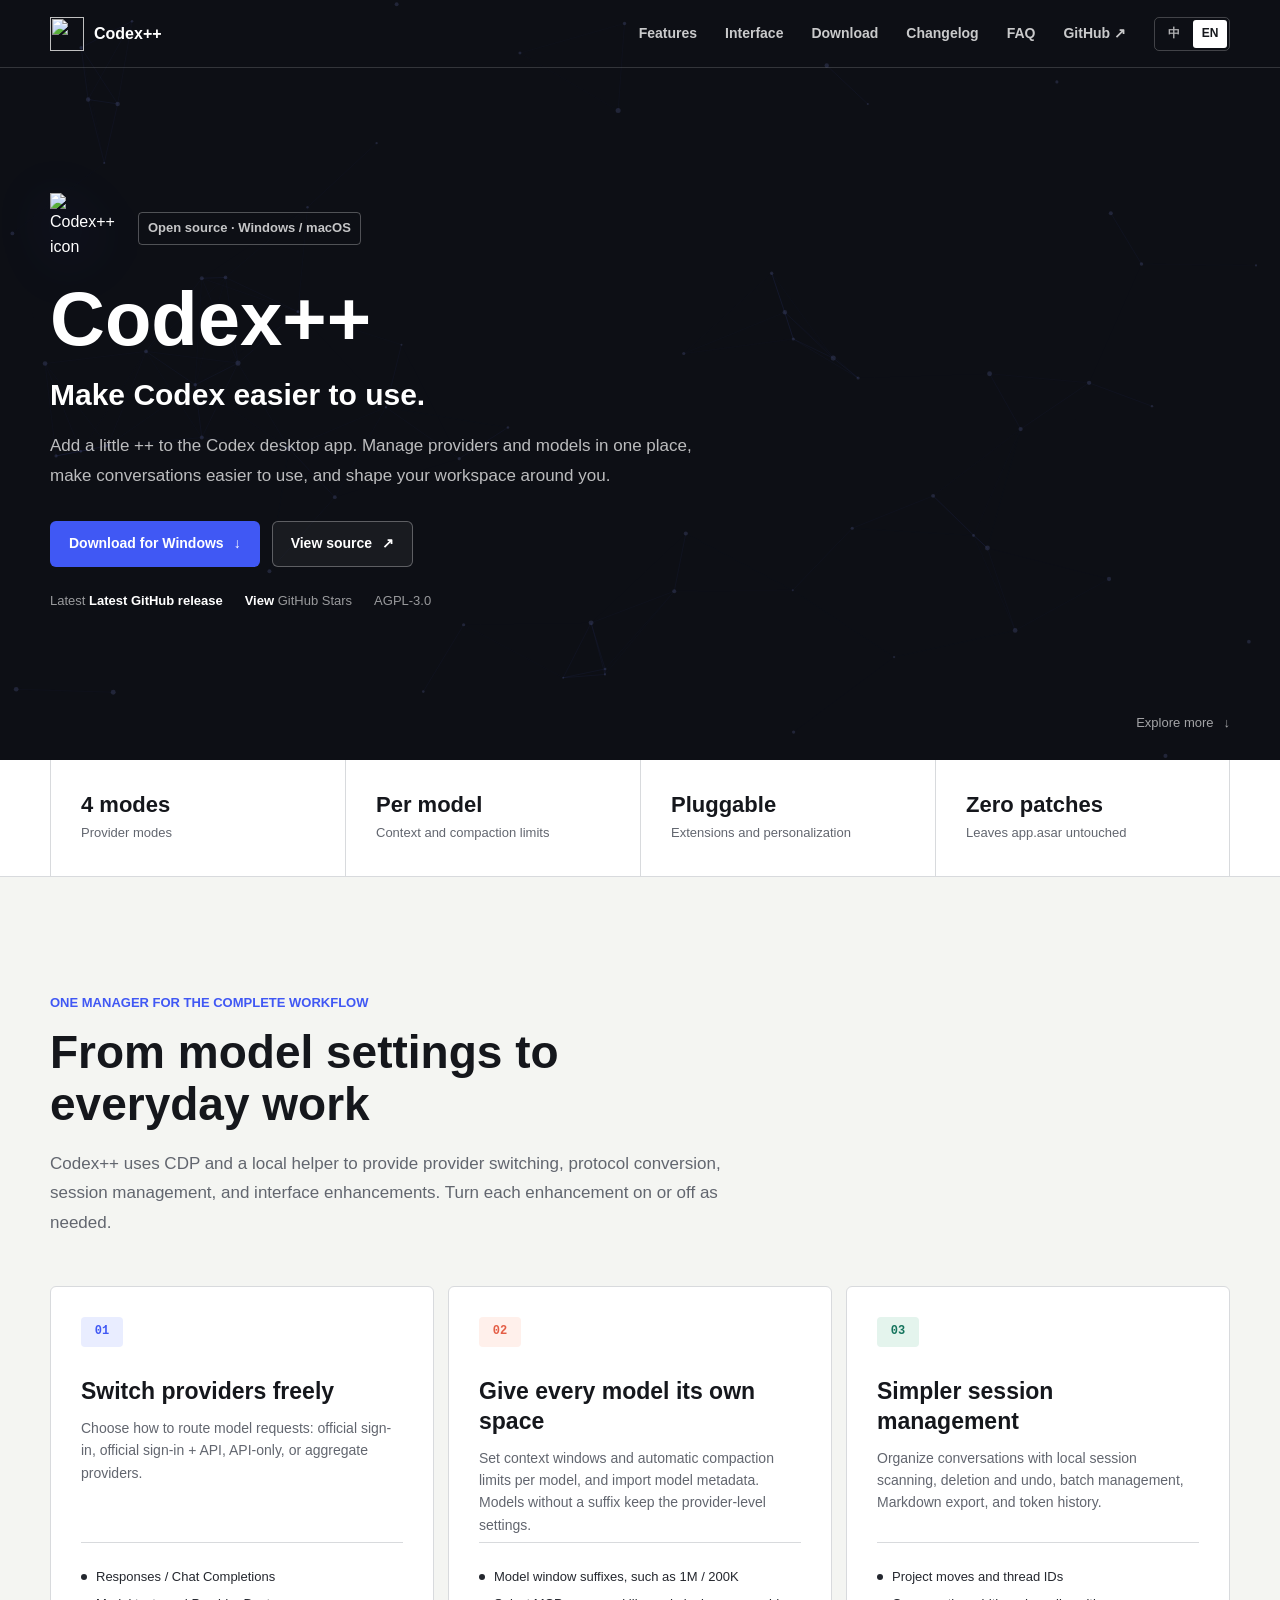
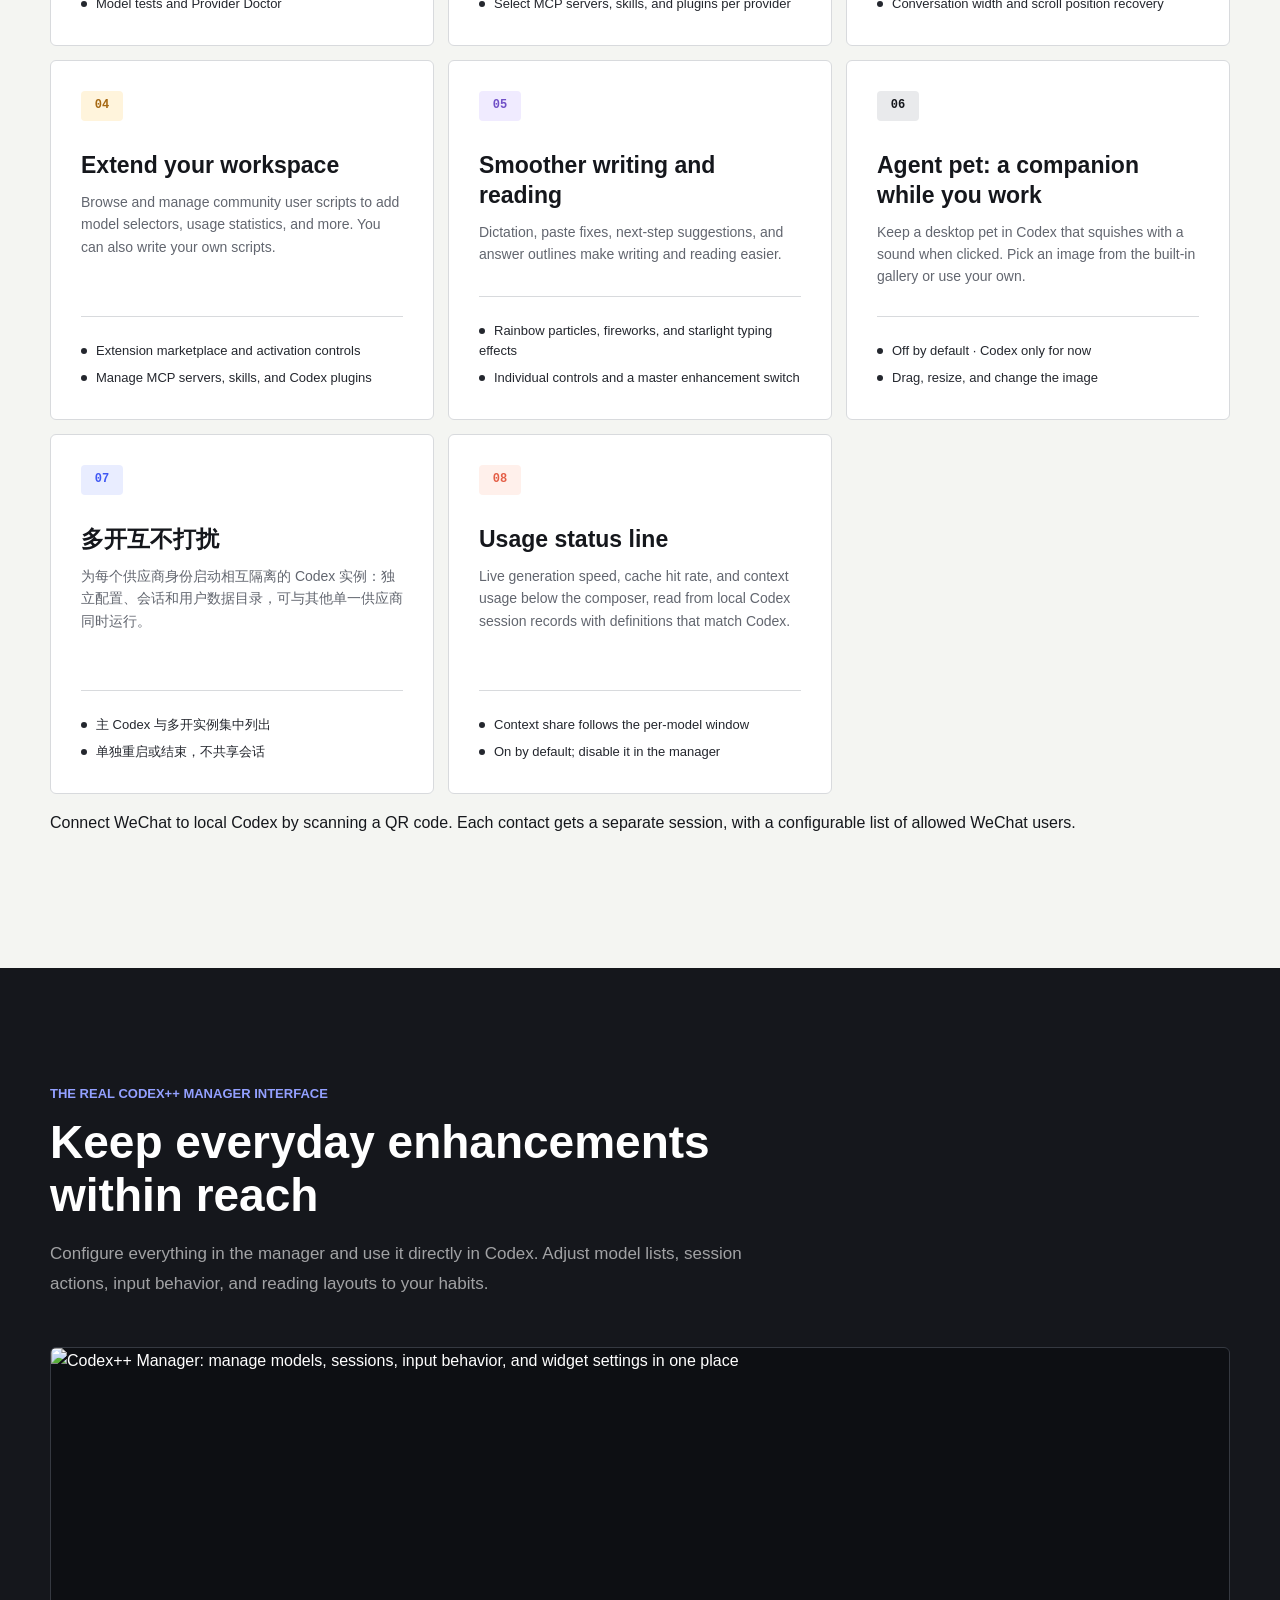
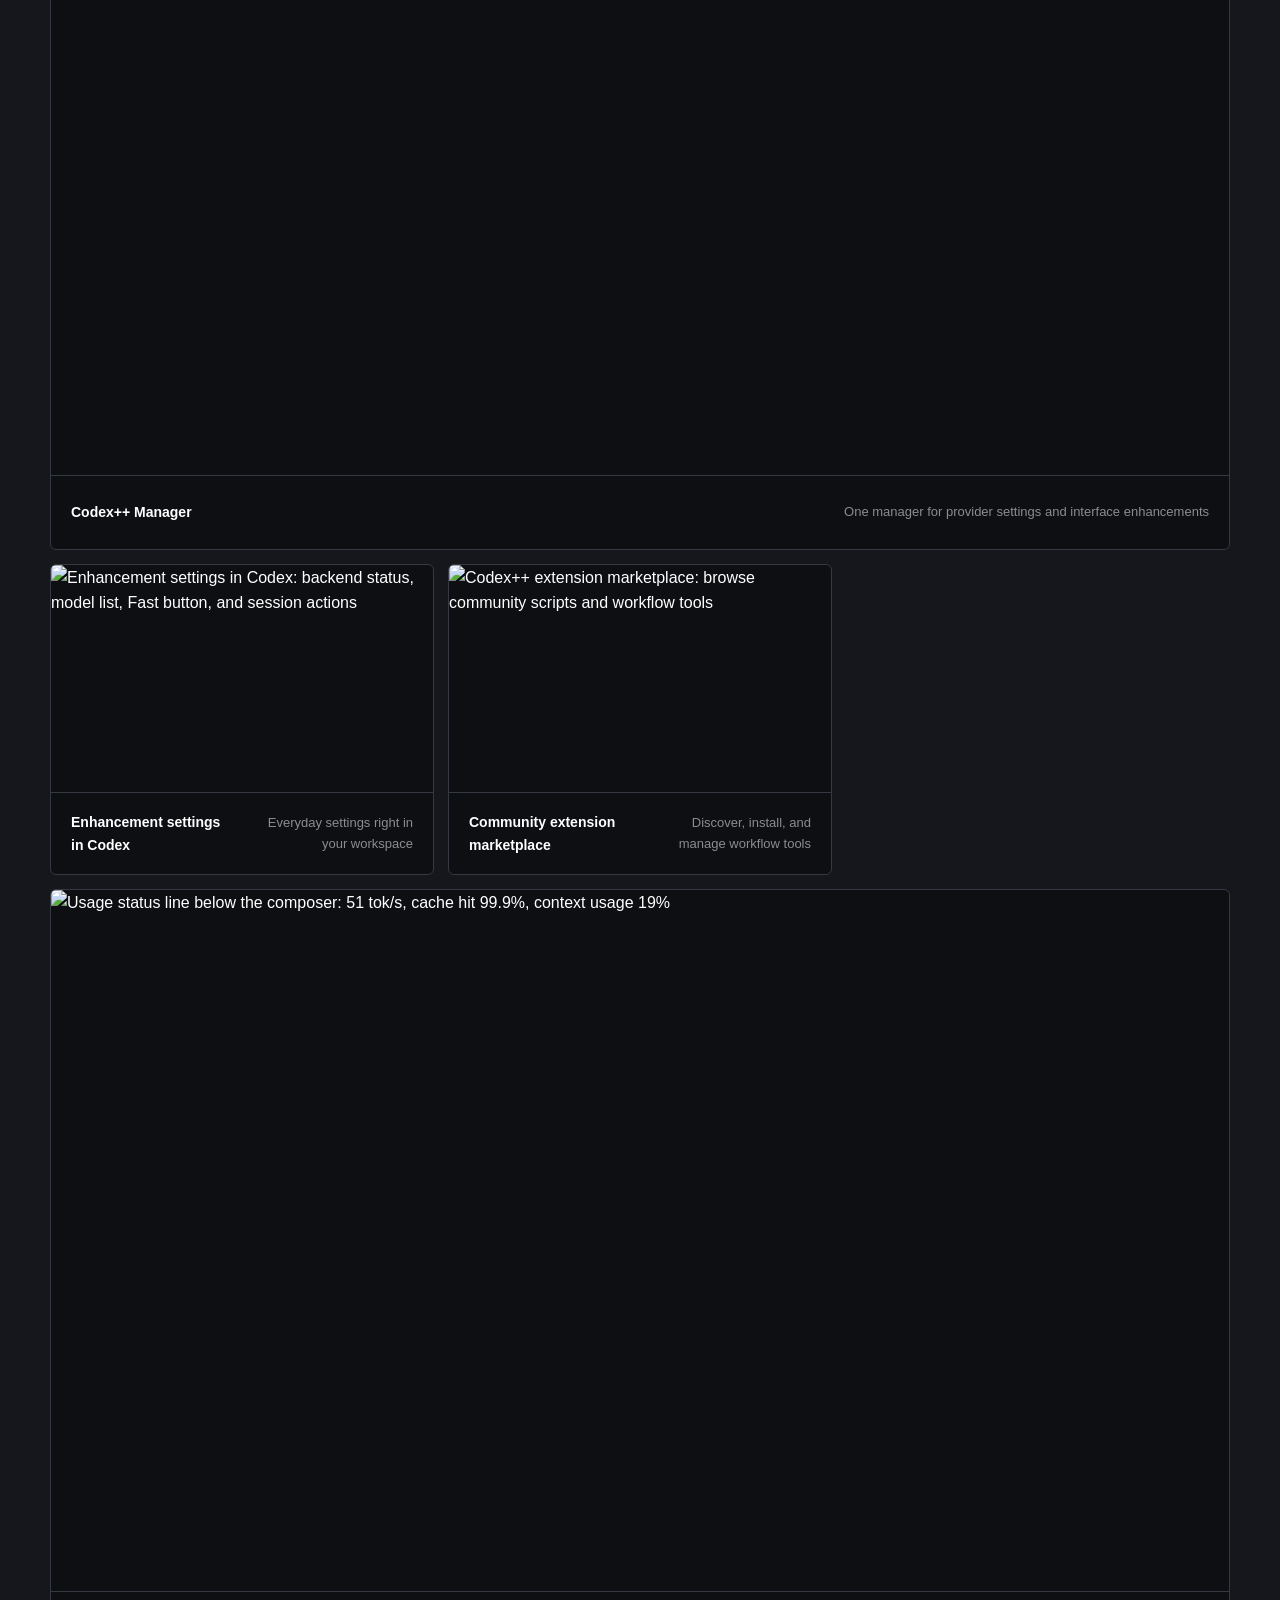
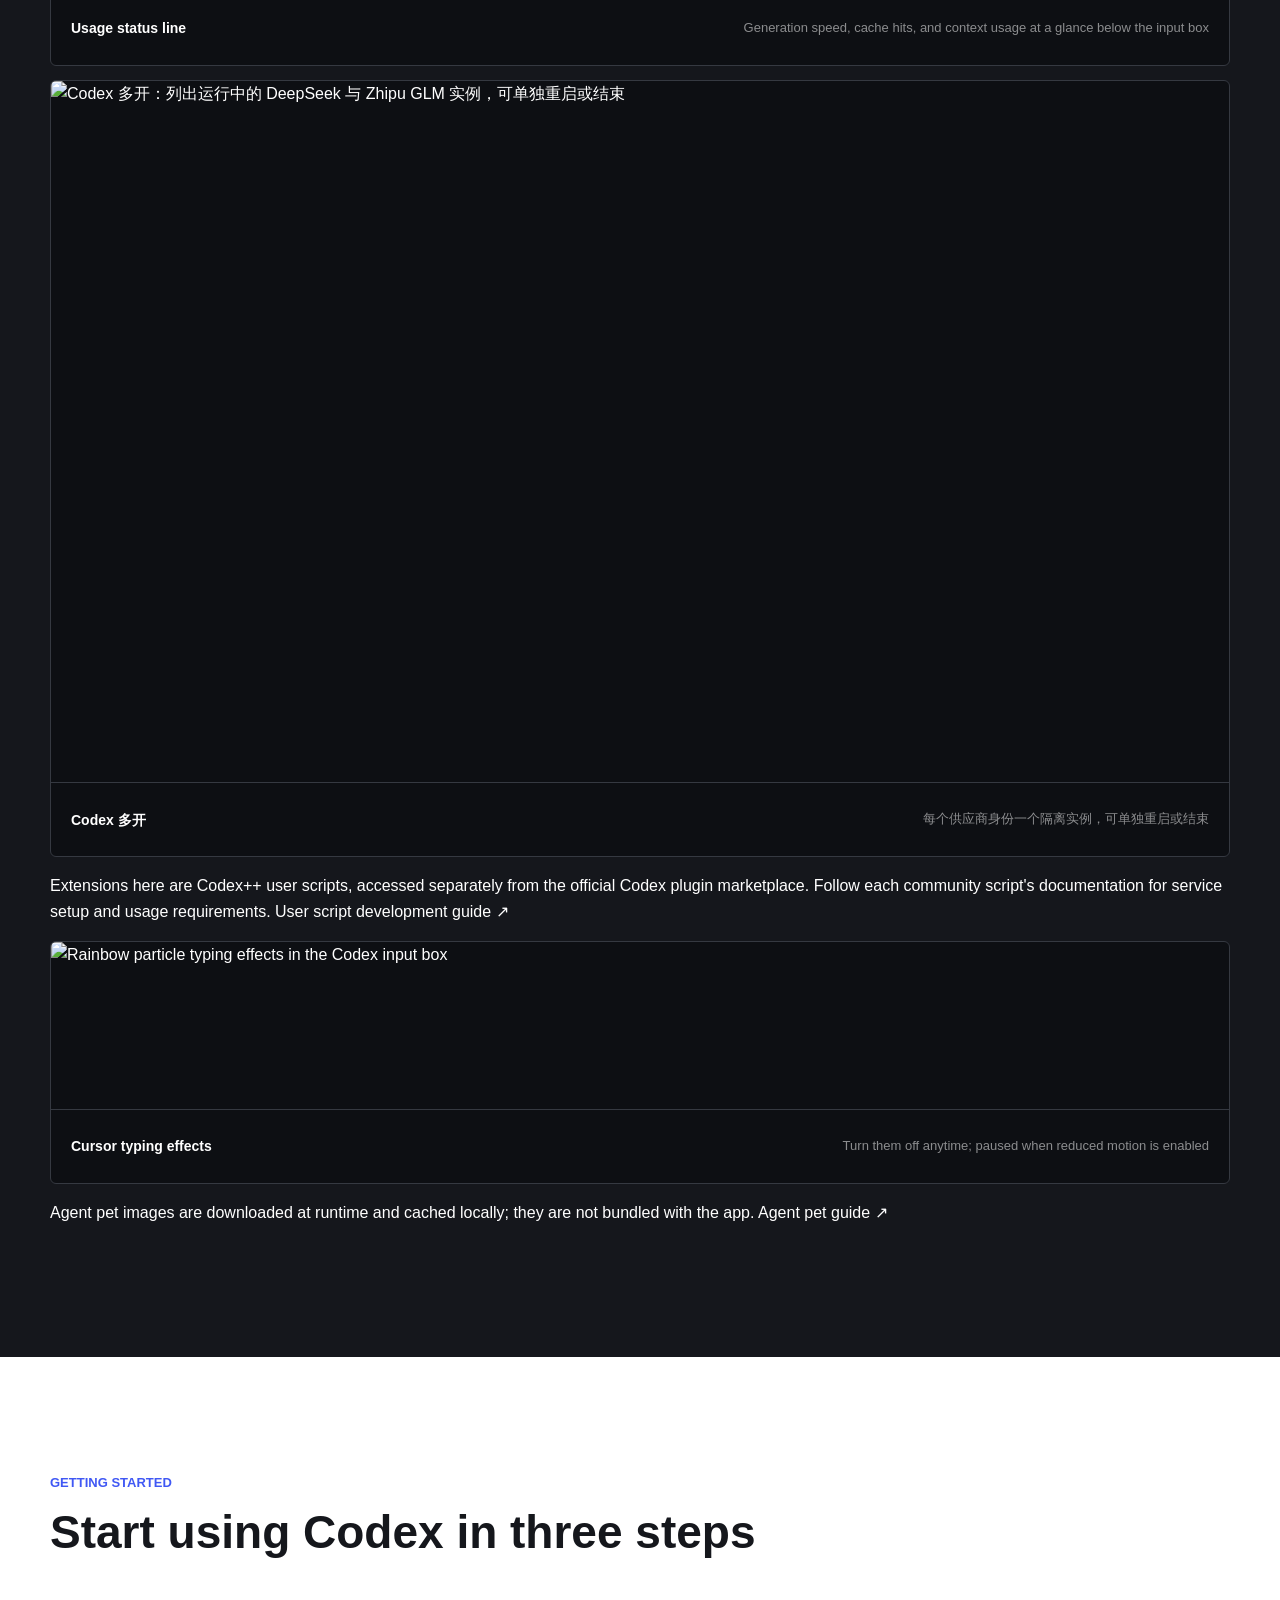
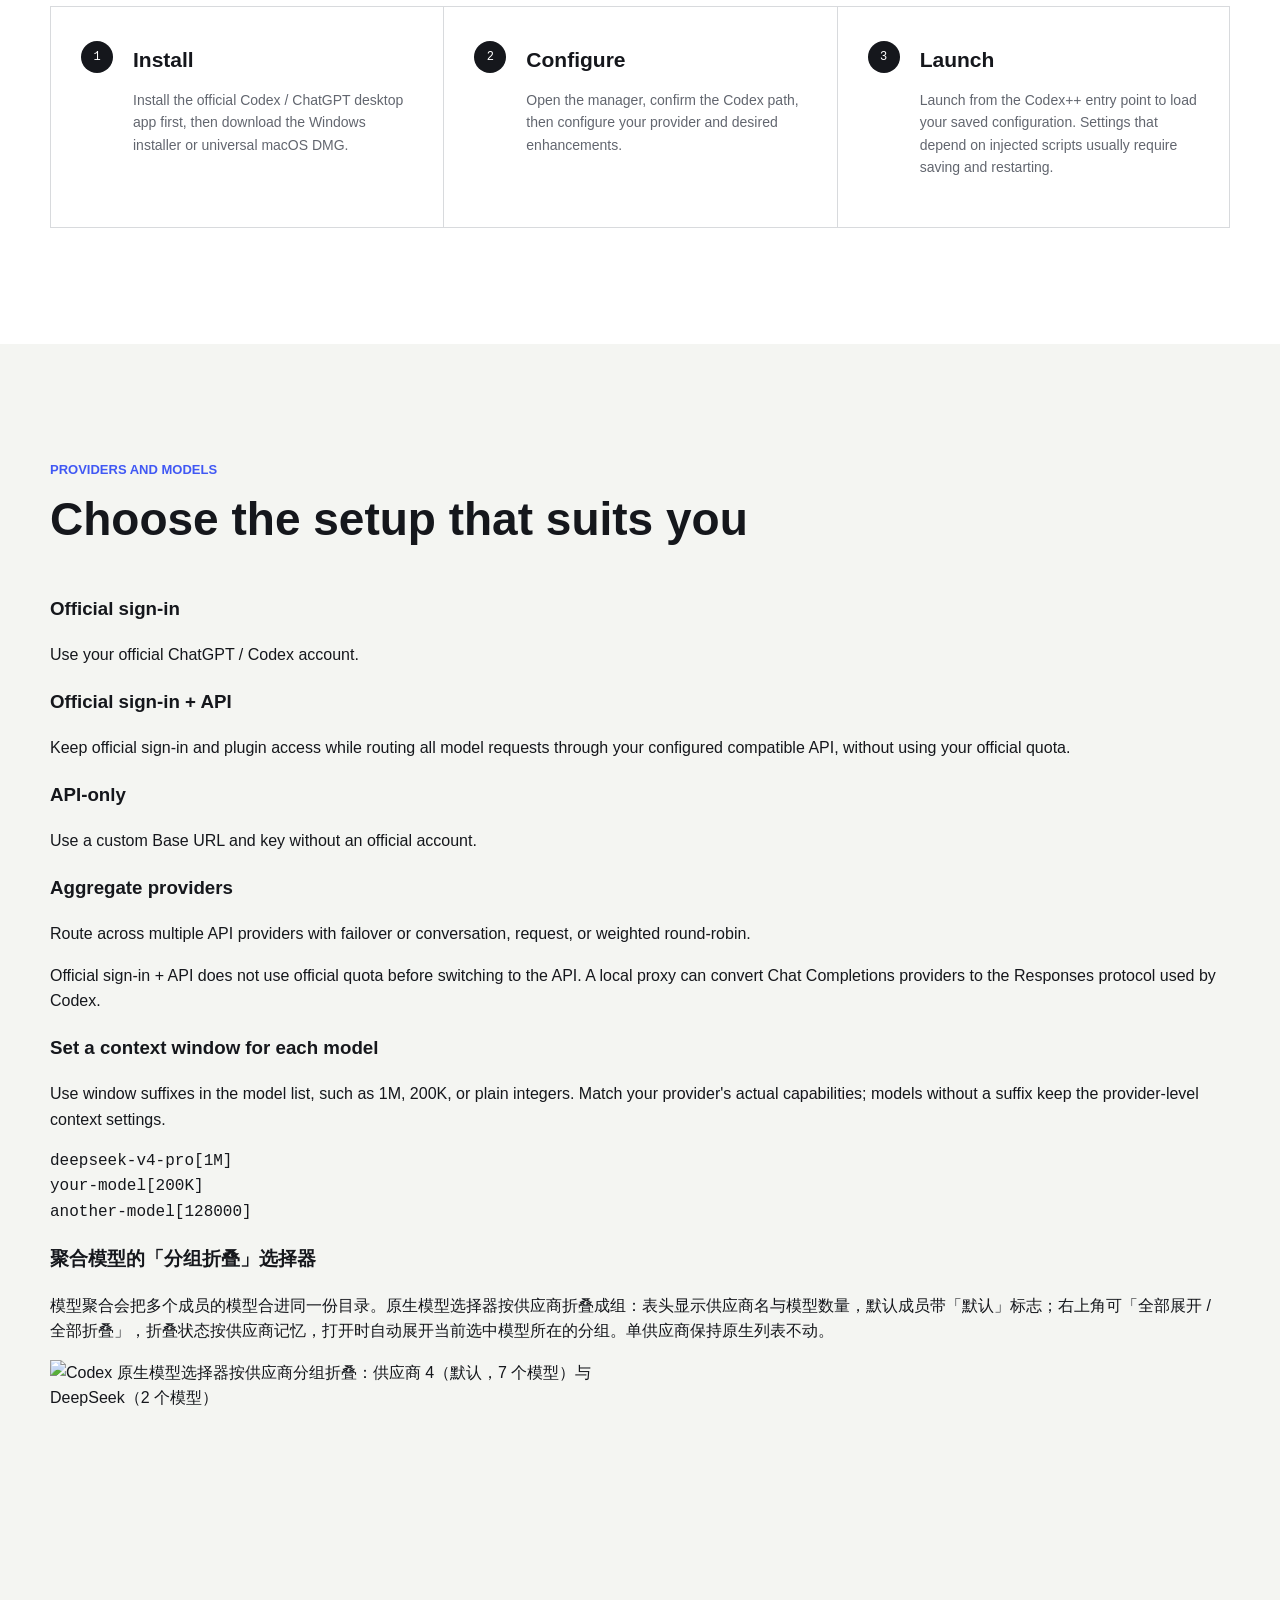
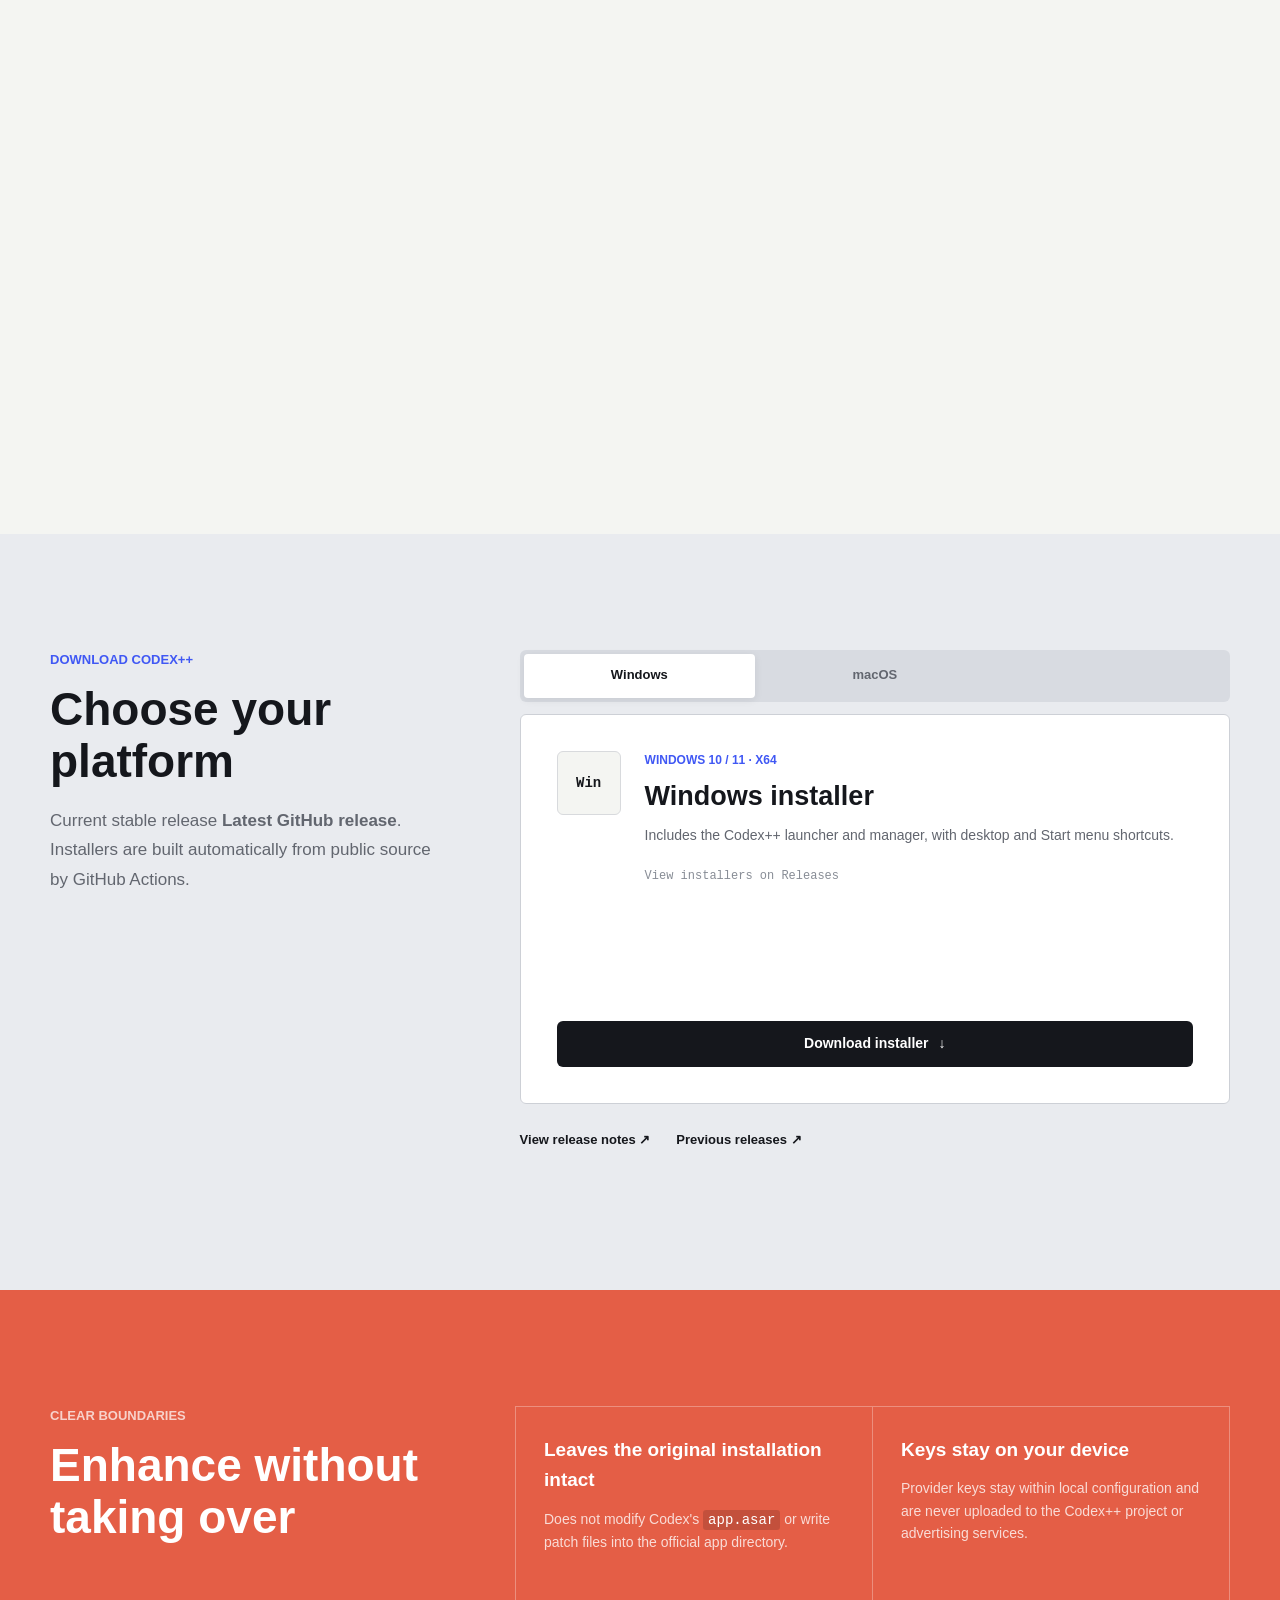
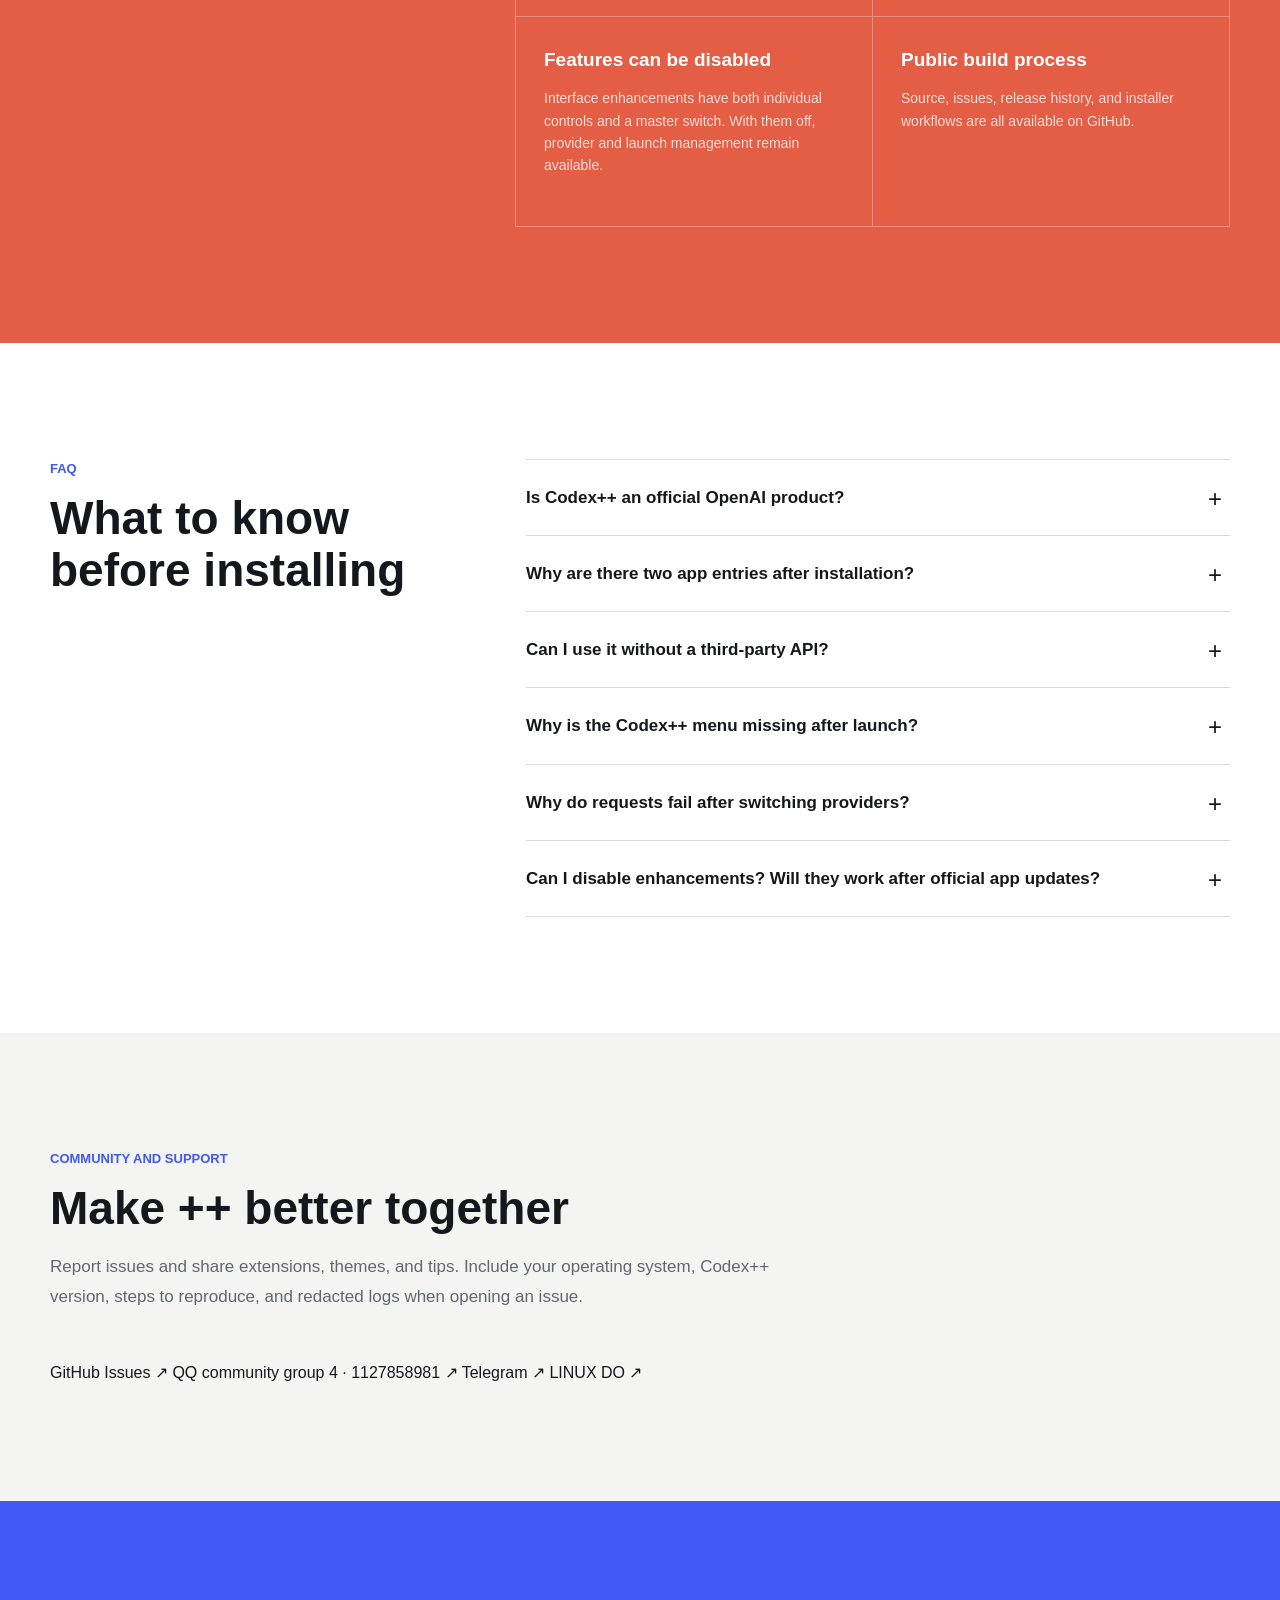
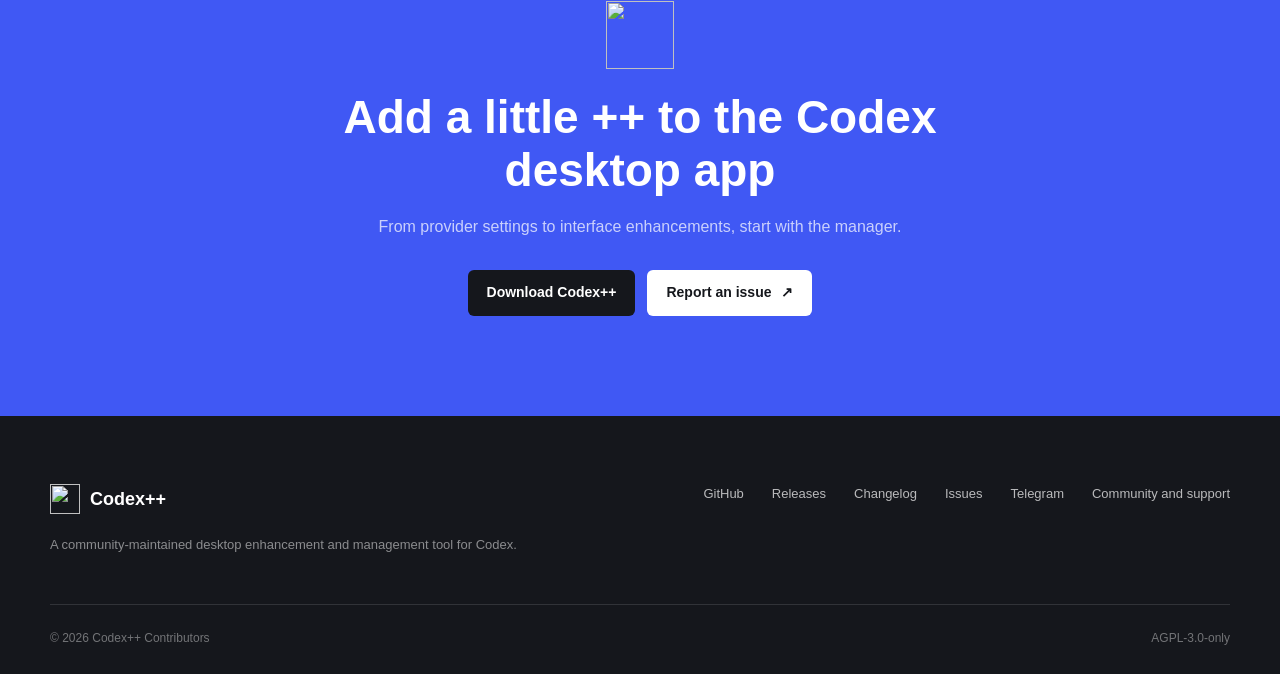
==== commit 181ea6da: "fix: 修复 Fast 按钮不显示，并将构建限定为 macOS arm64" ====
--- a/docs/index.html
+++ b/docs/index.html
@@ -6,13 +6,13 @@
     <meta name="theme-color" content="#15171c">
     <meta
       name="description"
-      content="Codex++ 是面向 OpenAI Codex / ChatGPT 桌面应用的开源启动器与管理工具，提供供应商切换、会话管理、插件与脚本市场、界面增强等能力。"
+      content="Codex++ 是面向 OpenAI Codex / ChatGPT 桌面应用的开源启动器与管理工具，统一管理供应商与模型，提供会话管理、社区拓展、语音输入与界面个性化。"
     >
     <meta property="og:type" content="website">
-    <meta property="og:title" content="Codex++ - 让 Codex 按你的方式工作">
+    <meta property="og:title" content="Codex++ - 让 Codex 更顺手">
     <meta
       property="og:description"
-      content="管理供应商、模型、会话、插件、脚本和界面增强。适用于 Windows 与 macOS。"
+      content="给 Codex 桌面应用加一点 ++。供应商与模型、工作流增强、拓展与个性化，适用于 Windows 与 macOS。"
     >
     <meta
       property="og:image"
@@ -86,9 +86,9 @@
               <span>开源 · Windows / macOS</span>
             </div>
             <h1 id="hero-title">Codex++</h1>
-            <p class="hero-lead">让 Codex 按你的方式工作。</p>
+            <p class="hero-lead">让 Codex 更顺手。</p>
             <p class="hero-summary">
-              一处管理供应商、模型、会话、插件、脚本和界面增强。保留 Codex 原始安装，随时开关，随时恢复。
+              给 Codex 桌面应用加一点「++」。统一管理供应商与模型，让会话更好用，也让工作区更像你。
             </p>
             <div class="hero-actions">
               <a class="button button-primary" href="#downloads" data-hero-download>
@@ -105,8 +105,8 @@
               </a>
             </div>
             <div class="hero-meta" aria-label="项目状态">
-              <span>最新版 <strong data-version>v1.2.46</strong></span>
-              <span><strong data-stars>2.8k+</strong> GitHub Stars</span>
+              <span>最新版 <strong data-version>GitHub 最新发布</strong></span>
+              <a href="https://github.com/BigPizzaV3/CodexPlusPlus/stargazers" target="_blank" rel="noreferrer"><strong data-stars>查看</strong> GitHub Stars</a>
               <span>AGPL-3.0</span>
             </div>
           </div>
@@ -129,7 +129,7 @@
           </div>
           <div data-reveal>
             <strong>可插拔</strong>
-            <span>插件、脚本与皮肤</span>
+            <span>拓展与个性化</span>
           </div>
           <div data-reveal>
             <strong>零补丁</strong>
@@ -142,17 +142,17 @@
         <div class="section-shell">
           <div class="section-heading" data-reveal>
             <p class="eyebrow">一个管理工具，覆盖完整工作流</p>
-            <h2 id="capabilities-title">不只是换个 API 地址</h2>
+            <h2 id="capabilities-title">从模型配置到日常体验</h2>
             <p>
-              Codex++ 把分散在配置文件、数据库和启动参数里的操作收拢成可视化流程，同时保留每项增强的独立开关。
+              Codex++ 通过 CDP 与本地辅助服务提供供应商切换、协议转换、会话管理和界面增强，每项增强都可以按需开关。
             </p>
           </div>
 
           <div class="feature-grid">
             <article class="feature-card feature-blue" data-reveal>
               <span class="feature-index">01</span>
-              <h3>供应商与模型</h3>
-              <p>在官方登录、混入 API、纯 API 与聚合路由之间切换，配置协议、模型、上下文窗口和自动压缩阈值。</p>
+              <h3>供应商自由切换</h3>
+              <p>官方登录、官方登录 + API、纯 API 与聚合供应商，选择适合自己的模型请求方式。</p>
               <ul>
                 <li>Responses / Chat Completions</li>
                 <li>模型测试与 Provider Doctor</li>
@@ -161,54 +161,75 @@
 
             <article class="feature-card feature-coral" data-reveal>
               <span class="feature-index">02</span>
-              <h3>会话管理</h3>
-              <p>扫描本地会话，查看 Token 历史，批量整理、导出或迁移项目，不再手动翻找 SQLite 和会话目录。</p>
-              <ul>
-                <li>Markdown 导出与批量操作</li>
-                <li>滚动位置与线程信息恢复</li>
+              <h3>每个模型，各有空间</h3>
+              <p>按模型设置上下文窗口与自动压缩阈值，支持模型元数据导入，未指定后缀时沿用供应商级配置。</p>
+              <ul>
+                <li>模型窗口后缀，例如 1M / 200K</li>
+                <li>按供应商选择 MCP、Skill 和 Plugin</li>
               </ul>
             </article>
 
             <article class="feature-card feature-green" data-reveal>
               <span class="feature-index">03</span>
-              <h3>插件与脚本</h3>
-              <p>管理 Codex 插件、Skill、MCP Server 和用户脚本，并按供应商保存不同的工具组合。</p>
-              <ul>
-                <li>脚本市场与启停管理</li>
-                <li>插件入口与模型兼容处理</li>
+              <h3>会话管理更省心</h3>
+              <p>本地会话扫描、删除与撤销、批量管理、Markdown 导出和 Token 历史，整理会话更方便。</p>
+              <ul>
+                <li>项目移动与线程 ID</li>
+                <li>会话宽度与滚动位置恢复</li>
               </ul>
             </article>
 
             <article class="feature-card feature-amber" data-reveal>
               <span class="feature-index">04</span>
-              <h3>DreamSkin 主题</h3>
-              <p>浏览社区主题，在线预览、安装和更新，也可以导入本地 ZIP 包或通过链接一键换肤。</p>
-              <ul>
-                <li>社区主题市场</li>
-                <li>包校验与 Safe CSS</li>
+              <h3>拓展你的工作区</h3>
+              <p>浏览与管理社区用户脚本，按需添加模型选择、用量统计等能力，也可以编写自己的脚本。</p>
+              <ul>
+                <li>拓展市场与启停管理</li>
+                <li>MCP、Skill 与 Codex 插件管理</li>
               </ul>
             </article>
 
             <article class="feature-card feature-violet" data-reveal>
               <span class="feature-index">05</span>
-              <h3>界面增强</h3>
-              <p>中文界面、会话宽度、服务层级、Goals、粘贴修复等增强按需开启，不想用的功能可以完全关闭。</p>
-              <ul>
-                <li>单项开关与总开关</li>
-                <li>随启动器加载，无安装目录补丁</li>
+              <h3>输入与阅读，都顺手</h3>
+              <p>语音输入、粘贴修复、下一步建议与回答大纲，让输入和阅读更流畅。</p>
+              <ul>
+                <li>彩虹粒子、烟花与星光打字特效</li>
+                <li>单项开关与增强总开关</li>
               </ul>
             </article>
 
             <article class="feature-card feature-ink" data-reveal>
               <span class="feature-index">06</span>
-              <h3>开发与诊断</h3>
-              <p>处理 Upstream worktree、Zed Remote、应用检测、环境冲突、Watcher、更新与诊断日志。</p>
-              <ul>
-                <li>Windows / macOS 原生安装包</li>
-                <li>健康检查与 Release 更新</li>
-              </ul>
-            </article>
-          </div>
+              <h3>Agent 桌宠，工作也有陪伴</h3>
+              <p>在 Codex 里放一只桌宠，点一下会压扁并播放音效；图片从内置图库挑选或换成自己的。</p>
+              <ul>
+                <li>默认关闭 · 目前支持 Codex</li>
+                <li>拖动、缩放与更换图片</li>
+              </ul>
+            </article>
+
+            <article class="feature-card feature-blue" data-reveal>
+              <span class="feature-index">07</span>
+              <h3>多开互不打扰</h3>
+              <p>为每个供应商身份启动相互隔离的 Codex 实例：独立配置、会话和用户数据目录，可与其他单一供应商同时运行。</p>
+              <ul>
+                <li>主 Codex 与多开实例集中列出</li>
+                <li>单独重启或结束，不共享会话</li>
+              </ul>
+            </article>
+
+            <article class="feature-card feature-coral" data-reveal>
+              <span class="feature-index">08</span>
+              <h3>用量状态栏</h3>
+              <p>输入框下方实时显示生成速度、缓存命中率与上下文占用，数据取自本机 Codex 会话记录，口径与 Codex 一致。</p>
+              <ul>
+                <li>上下文占比按每模型窗口计算</li>
+                <li>默认开启，可在管理器关闭</li>
+              </ul>
+            </article>
+          </div>
+          <p class="section-note" data-reveal>微信连接支持扫码连接本机 Codex，每个联系人映射到独立会话，并可配置允许访问的微信用户。</p>
         </div>
       </section>
 
@@ -216,65 +237,102 @@
         <div class="section-shell">
           <div class="section-heading section-heading-light" data-reveal>
             <p class="eyebrow">Codex++ 管理工具真实界面</p>
-            <h2 id="showcase-title">控制中心，才是 Codex++ 的主场</h2>
-            <p>供应商、增强开关、脚本和主题都在独立管理工具中完成，日常使用不用再手工修改配置文件。</p>
+            <h2 id="showcase-title">把常用增强放到手边</h2>
+            <p>在管理工具中集中配置，在 Codex 内直接使用。模型列表、会话操作、输入行为和阅读布局，都可以按自己的习惯开关。</p>
           </div>
 
           <figure class="showcase-main" data-reveal>
             <img
-              src="images/manager-skin-market.png"
-              alt="Codex++ 管理工具中的 DreamSkin 社区主题市场"
-              width="2496"
-              height="1776"
+              src="images/readme-preview/manager-enhancements.png"
+              alt="Codex++ 管理工具：集中管理模型、会话、输入体验和挂件设置"
+              width="2360"
+              height="1640"
               loading="lazy"
             >
             <figcaption>
-              <strong>DreamSkin 社区主题市场</strong>
-              <span>搜索、预览、安装和管理社区主题</span>
+              <strong>Codex++ 管理工具</strong>
+              <span>从供应商配置到界面增强，一个管理工具就够了</span>
             </figcaption>
           </figure>
 
           <div class="showcase-grid">
             <figure data-reveal>
               <img
-                src="images/manager-providers.jpg"
-                alt="Codex++ 管理工具中的供应商配置页面"
-                width="1440"
-                height="688"
+                src="images/readme-preview/in-app-settings.png"
+                alt="Codex 内的增强设置：后端状态、模型列表、Fast 按钮与会话操作"
+                width="1954"
+                height="1754"
                 loading="lazy"
               >
               <figcaption>
-                <strong>供应商配置</strong>
-                <span>模式、协议与切换状态集中管理</span>
+                <strong>Codex 内的增强设置</strong>
+                <span>常用设置就在工作区里</span>
               </figcaption>
             </figure>
             <figure data-reveal>
               <img
-                src="images/manager-enhancements.jpg"
-                alt="Codex++ 管理工具中的增强设置页面"
-                width="1440"
-                height="688"
+                src="images/readme-preview/extension-market.png"
+                alt="Codex++ 拓展市场：浏览社区脚本和工作流工具"
+                width="3440"
+                height="1968"
                 loading="lazy"
               >
               <figcaption>
-                <strong>Codex 增强</strong>
-                <span>按模式选择，并精确控制每项能力</span>
+                <strong>社区拓展市场</strong>
+                <span>发现、安装和管理工作流工具</span>
               </figcaption>
             </figure>
+            <figure data-reveal style="grid-column: 1 / -1">
+              <img
+                src="images/usage-statusline.png"
+                alt="输入框下方的用量状态栏：51 tok/s、缓存命中 99.9%、上下文占用 19%"
+                width="1576"
+                height="270"
+                loading="lazy"
+              >
+              <figcaption>
+                <strong>用量状态栏</strong>
+                <span>生成速度、缓存命中与上下文占用，输入框下方一目了然</span>
+              </figcaption>
+            </figure>
+            <figure data-reveal style="grid-column: 1 / -1">
+              <img
+                src="images/codex-multi-launch.png"
+                alt="Codex 多开：列出运行中的 DeepSeek 与 Zhipu GLM 实例，可单独重启或结束"
+                width="1656"
+                height="756"
+                loading="lazy"
+              >
+              <figcaption>
+                <strong>Codex 多开</strong>
+                <span>每个供应商身份一个隔离实例，可单独重启或结束</span>
+              </figcaption>
+            </figure>
+          </div>
+          <p class="section-note" data-reveal>
+            <span>这里的「拓展」是 Codex++ 用户脚本，与 Codex 官方插件市场是两个入口。社区脚本的服务配置和使用要求以各自说明为准。</span>
+            <a href="https://github.com/BigPizzaV3/CodexPlusPlus/blob/main/docs/user-script-reload.md" target="_blank" rel="noreferrer">用户脚本开发说明 ↗</a>
+          </p>
+
+          <div class="showcase-personal">
             <figure data-reveal>
               <img
-                src="images/manager-script-market.jpg"
-                alt="Codex++ 管理工具中的脚本市场页面"
-                width="1440"
-                height="688"
+                src="images/readme-preview/typing-effects.png"
+                alt="Codex 输入框中的彩虹粒子打字特效"
+                width="1552"
+                height="220"
                 loading="lazy"
               >
               <figcaption>
-                <strong>脚本市场</strong>
-                <span>搜索、排版和本地脚本统一管理</span>
+                <strong>光标打字特效</strong>
+                <span>可随时关闭，系统减少动态效果时暂停</span>
               </figcaption>
             </figure>
           </div>
+          <p class="section-note" data-reveal>
+            <span>Agent 桌宠的图片在运行时联网拉取并缓存在本机，不随应用打包。</span>
+            <a href="https://github.com/BigPizzaV3/CodexPlusPlus/blob/main/docs/agent-pet.md" target="_blank" rel="noreferrer">Agent 桌宠说明 ↗</a>
+          </p>
         </div>
       </section>
 
@@ -290,7 +348,7 @@
               <span class="step-number">1</span>
               <div>
                 <h3>安装</h3>
-                <p>选择 Windows 安装程序或对应芯片的 macOS DMG。</p>
+                <p>先安装官方 Codex / ChatGPT 桌面应用，再下载 Windows 安装程序或 macOS 通用 DMG。</p>
               </div>
             </li>
             <li data-reveal>
@@ -304,10 +362,60 @@
               <span class="step-number">3</span>
               <div>
                 <h3>启动</h3>
-                <p>以后从 Codex++ 入口启动，已保存的配置会自动加载。</p>
+                <p>以后从 Codex++ 入口启动，已保存的配置会自动加载。依赖注入脚本的设置通常需要保存后重启。</p>
               </div>
             </li>
           </ol>
+        </div>
+      </section>
+
+      <section class="section providers" id="providers" aria-labelledby="providers-title">
+        <div class="section-shell">
+          <div class="section-heading" data-reveal>
+            <p class="eyebrow">供应商与模型</p>
+            <h2 id="providers-title">选一种适合你的使用方式</h2>
+          </div>
+          <div class="provider-grid">
+            <article data-reveal>
+              <h3>官方登录</h3>
+              <p>使用 ChatGPT / Codex 官方账号。</p>
+            </article>
+            <article data-reveal>
+              <h3>官方登录 + API</h3>
+              <p>保留官方登录状态与插件入口，模型请求始终走配置的兼容 API，不消耗官方额度。</p>
+            </article>
+            <article data-reveal>
+              <h3>纯 API</h3>
+              <p>使用自定义 Base URL / Key，无需官方账号。</p>
+            </article>
+            <article data-reveal>
+              <h3>聚合供应商</h3>
+              <p>在多个 API 供应商之间故障转移，或按会话、请求、权重轮转。</p>
+            </article>
+          </div>
+          <p class="section-note" data-reveal>官方登录 + API 不会先用官方额度再切 API。Chat Completions 供应商可通过本地代理转换为 Codex 使用的 Responses 协议。</p>
+          <div class="model-example" data-reveal>
+            <div>
+              <h3>给每个模型设置自己的上下文窗口</h3>
+              <p>在模型列表中使用窗口后缀，支持 1M、200K 或纯数字。请按实际供应商能力填写；未指定后缀的模型继续使用供应商级上下文配置。</p>
+            </div>
+            <pre aria-label="模型列表窗口后缀示例"><code>deepseek-v4-pro[1M]
+your-model[200K]
+another-model[128000]</code></pre>
+          </div>
+          <div class="model-example model-picker" data-reveal>
+            <div>
+              <h3>聚合模型的「分组折叠」选择器</h3>
+              <p>模型聚合会把多个成员的模型合进同一份目录。原生模型选择器按供应商折叠成组：表头显示供应商名与模型数量，默认成员带「默认」标志；右上角可「全部展开 / 全部折叠」，折叠状态按供应商记忆，打开时自动展开当前选中模型所在的分组。单供应商保持原生列表不动。</p>
+            </div>
+            <img
+              src="images/readme-preview/model-picker-groups.png"
+              alt="Codex 原生模型选择器按供应商分组折叠：供应商 4（默认，7 个模型）与 DeepSeek（2 个模型）"
+              width="584"
+              height="658"
+              loading="lazy"
+            >
+          </div>
         </div>
       </section>
 
@@ -317,7 +425,7 @@
             <p class="eyebrow">下载 Codex++</p>
             <h2 id="downloads-title">选择你的平台</h2>
             <p>
-              当前稳定版 <strong data-version>v1.2.46</strong>。安装包由 GitHub Actions 从公开源码自动构建。
+              当前稳定版 <strong data-version>GitHub 最新发布</strong>。安装包由 GitHub Actions 从公开源码自动构建。
             </p>
           </div>
 
@@ -337,23 +445,12 @@
                 type="button"
                 role="tab"
                 aria-selected="false"
-                aria-controls="download-mac-arm"
-                id="tab-mac-arm"
-                data-platform="mac-arm"
+                aria-controls="download-macos"
+                id="tab-macos"
+                data-platform="macos"
                 tabindex="-1"
               >
-                Mac Apple 芯片
-              </button>
-              <button
-                type="button"
-                role="tab"
-                aria-selected="false"
-                aria-controls="download-mac-intel"
-                id="tab-mac-intel"
-                data-platform="mac-intel"
-                tabindex="-1"
-              >
-                Mac Intel
+                macOS
               </button>
             </div>
 
@@ -373,7 +470,7 @@
               </div>
               <a
                 class="button button-dark download-button"
-                href="https://github.com/BigPizzaV3/CodexPlusPlus/releases/download/v1.2.46/CodexPlusPlus-1.2.46-windows-x64-setup.exe"
+                href="https://github.com/BigPizzaV3/CodexPlusPlus/releases/latest"
                 data-download="windows"
               >
                 下载安装程序 <span aria-hidden="true">↓</span>
@@ -382,49 +479,25 @@
 
             <div
               class="download-panel"
-              id="download-mac-arm"
+              id="download-macos"
               role="tabpanel"
-              aria-labelledby="tab-mac-arm"
-              data-platform-panel="mac-arm"
+              aria-labelledby="tab-macos"
+              data-platform-panel="macos"
               hidden
             >
-              <div class="platform-mark" aria-hidden="true">M</div>
+              <div class="platform-mark" aria-hidden="true">Mac</div>
               <div class="download-copy">
-                <p class="download-kicker">macOS · Apple Silicon</p>
-                <h3>Mac Apple 芯片版</h3>
-                <p>适用于 M1、M2、M3、M4 及后续 Apple 芯片 Mac，安装到 Applications 即可。</p>
-                <span class="asset-meta" data-asset-meta="mac-arm">DMG · 正在读取文件信息</span>
+                <p class="download-kicker">macOS · Apple Silicon / Intel</p>
+                <h3>macOS 通用安装包</h3>
+                <p>一个 DMG 同时支持 Apple Silicon 与 Intel Mac，安装到 Applications 即可。</p>
+                <span class="asset-meta" data-asset-meta="macos">DMG · 正在读取文件信息</span>
               </div>
               <a
                 class="button button-dark download-button"
-                href="https://github.com/BigPizzaV3/CodexPlusPlus/releases/download/v1.2.46/CodexPlusPlus-1.2.46-macos-arm64.dmg"
-                data-download="mac-arm"
-              >
-                下载 Apple 芯片版 <span aria-hidden="true">↓</span>
-              </a>
-            </div>
-
-            <div
-              class="download-panel"
-              id="download-mac-intel"
-              role="tabpanel"
-              aria-labelledby="tab-mac-intel"
-              data-platform-panel="mac-intel"
-              hidden
-            >
-              <div class="platform-mark" aria-hidden="true">Intel</div>
-              <div class="download-copy">
-                <p class="download-kicker">macOS · Intel x64</p>
-                <h3>Mac Intel 版</h3>
-                <p>适用于 Intel 处理器 Mac。若“关于本机”显示 Apple 芯片，请选择上一个版本。</p>
-                <span class="asset-meta" data-asset-meta="mac-intel">DMG · 正在读取文件信息</span>
-              </div>
-              <a
-                class="button button-dark download-button"
-                href="https://github.com/BigPizzaV3/CodexPlusPlus/releases/download/v1.2.46/CodexPlusPlus-1.2.46-macos-x64.dmg"
-                data-download="mac-intel"
-              >
-                下载 Intel 版 <span aria-hidden="true">↓</span>
+                href="https://github.com/BigPizzaV3/CodexPlusPlus/releases/latest"
+                data-download="macos"
+              >
+                下载 macOS 通用版 <span aria-hidden="true">↓</span>
               </a>
             </div>
           </div>
@@ -487,18 +560,62 @@
               <p>可以。选择官方登录模式即可只使用 ChatGPT / Codex 官方账号，Codex++ 也能仅作为启动和增强管理工具。</p>
             </details>
             <details>
-              <summary>macOS 提示应用已损坏怎么办？</summary>
-              <p>当前社区构建使用 ad-hoc 签名。请按项目 README 中的 macOS 安装说明处理 Gatekeeper 提示，并只从本项目 Release 下载。</p>
+              <summary>启动后，为什么没有 Codex++ 菜单？</summary>
+              <p>确认从 Codex++ 入口启动。在管理工具的「安装维护」与「关于」页面检查应用路径、启动状态和诊断日志。</p>
             </details>
-          </div>
+            <details>
+              <summary>切换供应商后，请求为什么失败？</summary>
+              <p>先在供应商详情中运行模型测试或 Provider Doctor，确认协议、Base URL、Key 与模型匹配。提交反馈前请隐藏密钥与认证信息。</p>
+            </details>
+            <details>
+              <summary>增强功能可以关闭吗？官方应用更新后还能用吗？</summary>
+              <p>可以分别关闭，也可以关闭增强总开关。Codex++ 依赖官方应用的页面结构、CDP 和本地数据格式；官方更新后，部分功能可能需要跟随适配。修改供应商配置或会话数据前，请保留备份。</p>
+            </details>
+          </div>
+        </div>
+      </section>
+
+      <section class="section community" id="community" aria-labelledby="community-title">
+        <div class="section-shell">
+          <div class="section-heading" data-reveal>
+            <p class="eyebrow">交流与支持</p>
+            <h2 id="community-title">一起把「++」做得更好</h2>
+            <p>欢迎反馈问题、分享拓展、主题和使用经验。提交 Issue 时，请附上系统、Codex++ 版本、复现步骤与已脱敏的日志。</p>
+          </div>
+          <div class="community-links" data-reveal>
+            <a href="https://github.com/BigPizzaV3/CodexPlusPlus/issues" target="_blank" rel="noreferrer">GitHub Issues ↗</a>
+            <a href="https://qm.qq.com/q/5h3pxpxg7S" target="_blank" rel="noreferrer">QQ 交流 4 群 · 1127858981 ↗</a>
+            <a href="https://t.me/CodexPlusPlus" target="_blank" rel="noreferrer">Telegram ↗</a>
+            <a href="https://linux.do" target="_blank" rel="noreferrer">LINUX DO ↗</a>
+          </div>
+          <!-- 暂停赞助商广告入口；可按需重新启用并审阅远端清单。
+          <div class="sponsors" aria-labelledby="sponsors-title">
+            <h3 id="sponsors-title" data-reveal>感谢赞助商</h3>
+            <p class="section-note" data-reveal>感谢以下赞助商对项目的支持。服务范围、价格与活动以各平台官网说明为准。</p>
+            <div class="sponsor-source" data-reveal>
+              <a href="https://ads.codexpp.cc/ads.json" target="_blank" rel="noreferrer">赞助商列表自动更新 · 查看来源 ↗</a>
+              <button type="button" data-sponsor-retry hidden>重新加载</button>
+            </div>
+            <p class="section-note" role="status" aria-live="polite" data-sponsor-status hidden>赞助商列表加载中…</p>
+            <div class="sponsor-featured" data-sponsor-featured></div>
+            <div class="sponsor-grid" data-sponsor-grid></div>
+            <noscript>
+              <p class="section-note">请启用 JavaScript 加载最新赞助商列表，或通过上方链接查看来源。</p>
+            </noscript>
+            <p class="section-note" data-reveal>
+              <span>想支持项目或展示品牌？</span>
+              <a href="mailto:1727532@qq.com">联系维护者 ↗</a>
+            </p>
+          </div>
+          -->
         </div>
       </section>
 
       <section class="closing" aria-labelledby="closing-title">
         <div class="closing-inner" data-reveal>
           <img src="images/codex-plus-plus.png" alt="" width="68" height="68">
-          <h2 id="closing-title">把 Codex 调整成适合你的工具</h2>
-          <p>开源、可配置、可退出。先从管理工具开始。</p>
+          <h2 id="closing-title">给 Codex 桌面应用加一点「++」</h2>
+          <p>从供应商配置到界面增强，先从管理工具开始。</p>
           <div class="closing-actions">
             <a class="button button-primary" href="#downloads">下载 Codex++</a>
             <a
@@ -529,6 +646,7 @@
           <a href="changelog.html">更新日志</a>
           <a href="https://github.com/BigPizzaV3/CodexPlusPlus/issues" target="_blank" rel="noreferrer">Issues</a>
           <a href="https://t.me/CodexPlusPlus" target="_blank" rel="noreferrer">Telegram</a>
+          <a href="#community">交流与支持</a>
         </div>
       </div>
       <div class="footer-bottom">
